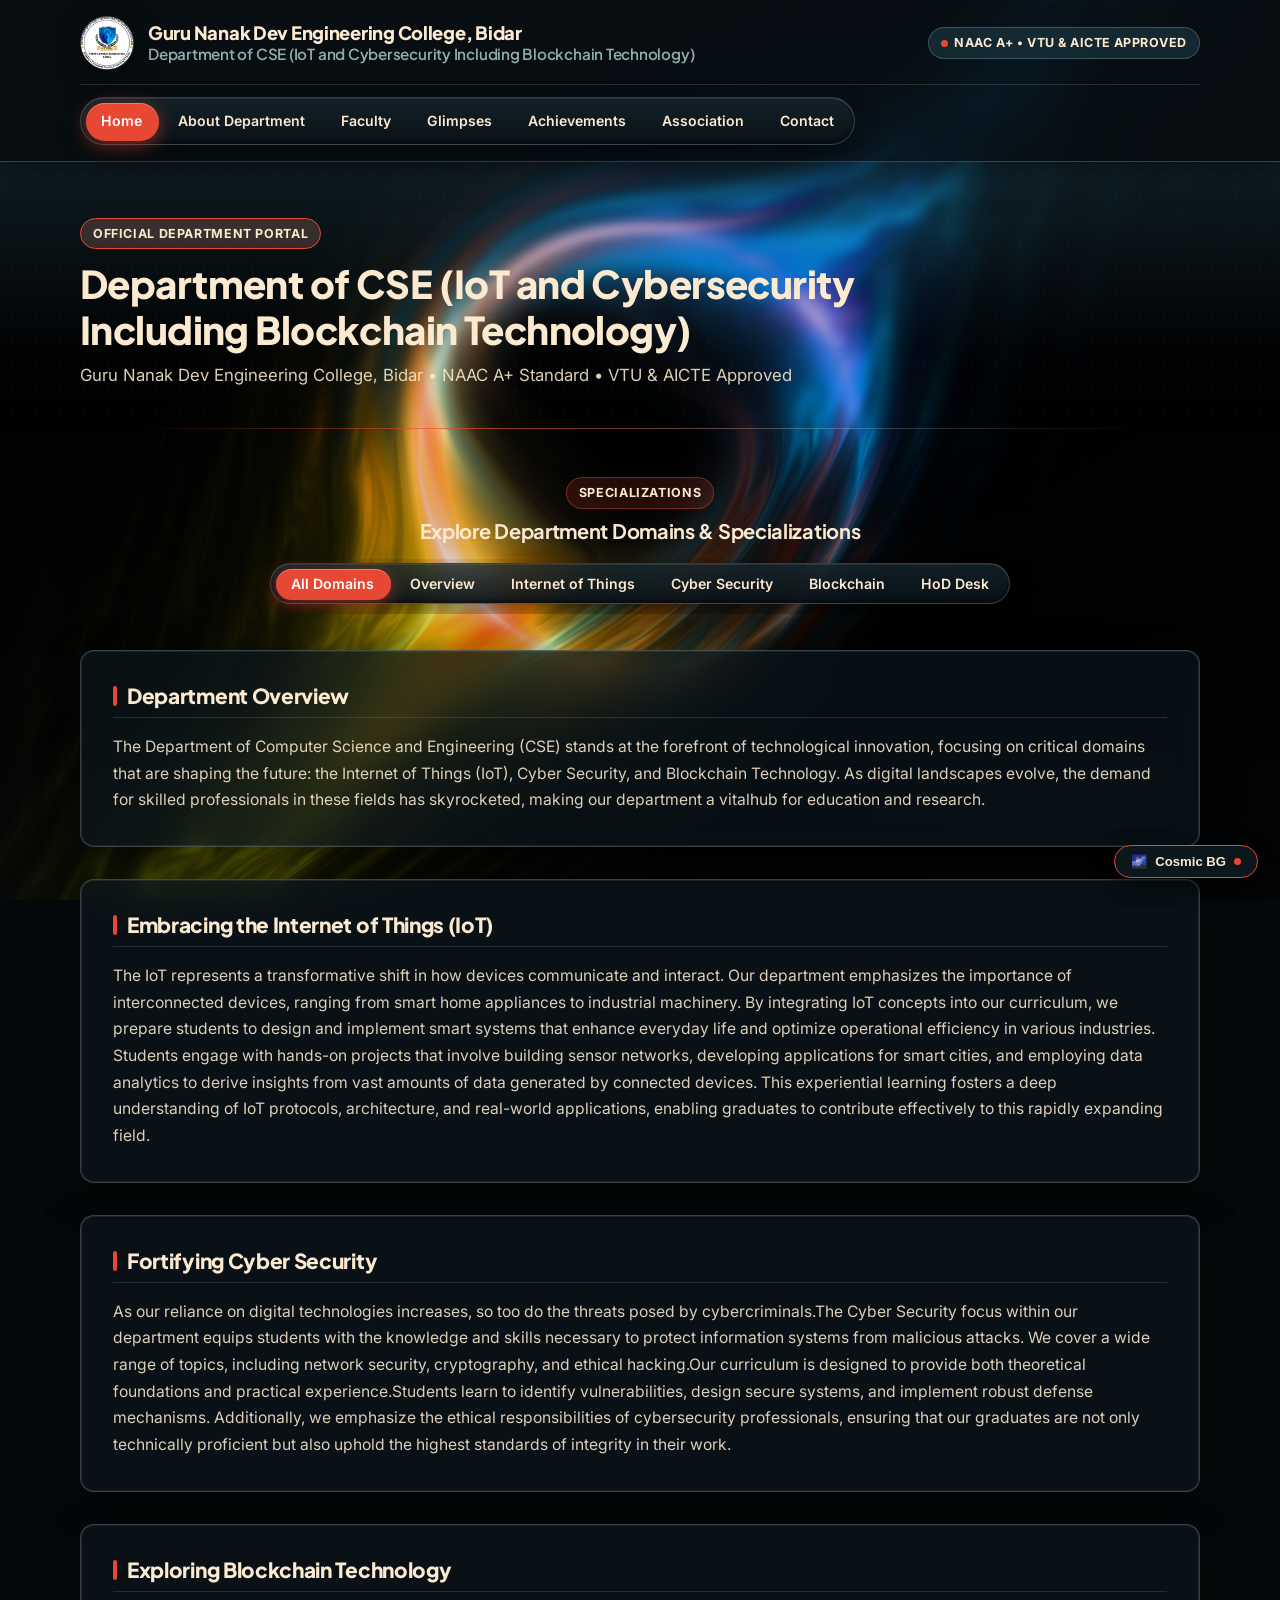
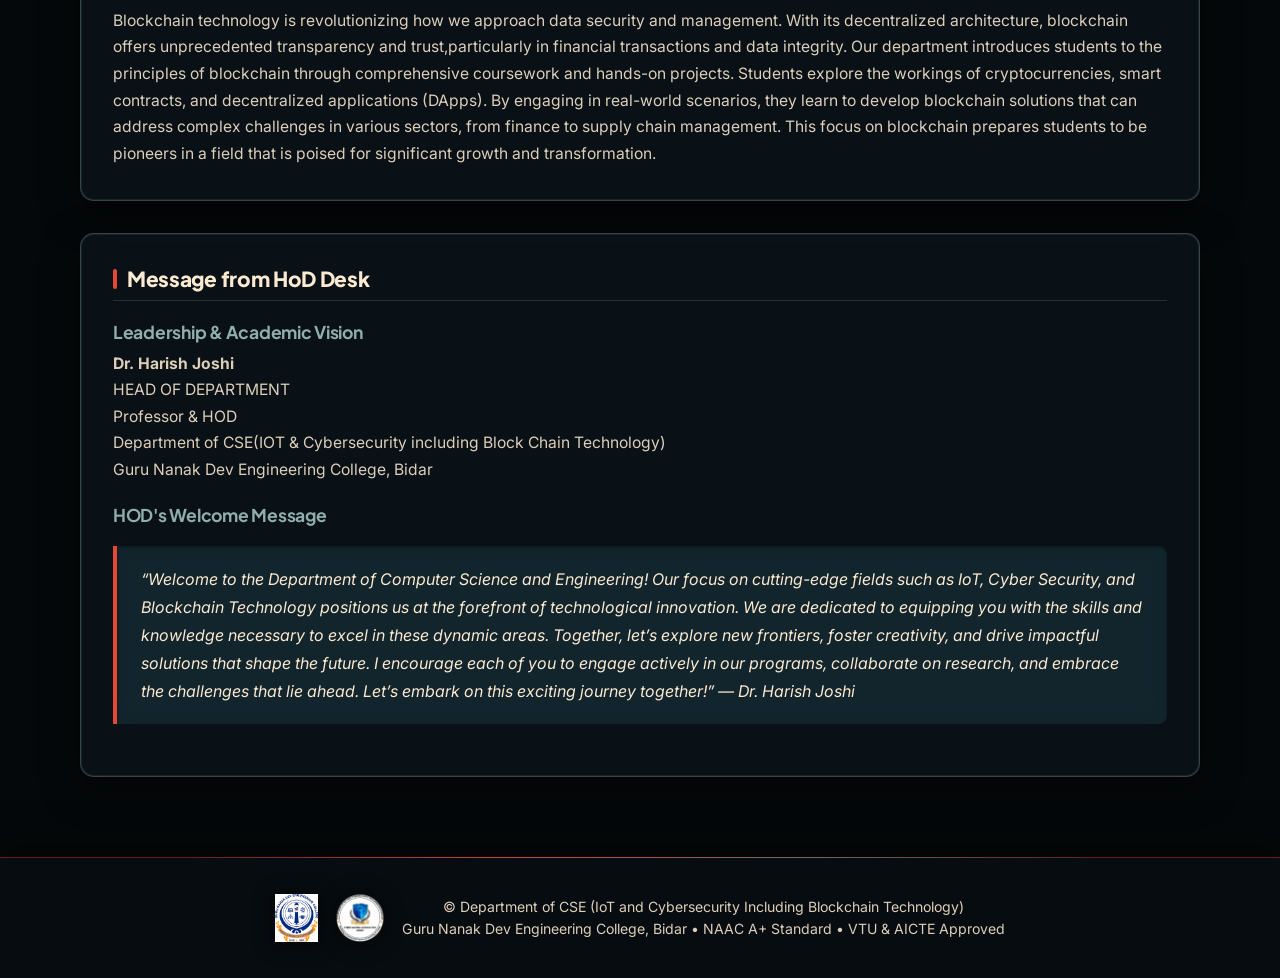
==== index.html @ a7ca9f9a "Fix mobile tab section: eliminate overflow cut-off, robust active pill styling, smooth horizontal sw" ====
<!DOCTYPE html>
<html lang="en">
<head>
  <meta charset="UTF-8">
  <meta name="viewport" content="width=device-width, initial-scale=1.0">
  <title>Home - Department of Computer Science and Engineering (IoT, Cybersecurity including Blockchain Technology)</title>
  <link rel="icon" type="image/png" href="images/dept_logo_transparent.png">
  <link rel="stylesheet" href="styles.css">
</head>
<body>
  <!-- Singularity Background Canvas & Atmosphere -->
  <canvas id="singularity-canvas"></canvas>
  <div id="singularity-overlay" class="singularity-overlay"></div>

  <!-- Header -->
  <header>
    <div class="container">
      <div class="header-top">
        <div class="header-brand">
          <img src="images/dept_logo_transparent.png" alt="Department of CSE (IoT and Cybersecurity Including Blockchain Technology) Logo" class="brand-logo-img">
          <div>
            <h1>Guru Nanak Dev Engineering College, Bidar</h1>
            <h2>Department of CSE (IoT and Cybersecurity Including Blockchain Technology)</h2>
          </div>
        </div>
        <div class="header-actions">
          <div class="header-badge">
            <span class="pulse-dot"></span>
            <span>NAAC A+ &bull; VTU & AICTE Approved</span>
          </div>
          <button class="mobile-nav-toggle" id="mobileNavToggle" aria-label="Toggle navigation menu" aria-expanded="false">
            <span class="hamburger-line"></span>
            <span class="hamburger-line"></span>
            <span class="hamburger-line"></span>
          </button>
        </div>
      </div>

      <nav aria-label="Main Navigation">
        <ul>
          <li><a href="index.html" class="active">Home</a></li>
          <li><a href="about.html">About Department</a></li>
          <li><a href="faculty.html">Faculty</a></li>
          <li><a href="glimpse.html">Glimpses</a></li>
          <li><a href="achievements.html">Achievements</a></li>
          <li><a href="association.html">Association</a></li>
          <li><a href="contact.html">Contact</a></li>
        </ul>
        <div class="mobile-drawer-footer">
          <div class="mobile-drawer-badge">
            <span class="pulse-dot"></span>
            <span>NAAC A+ &bull; VTU & AICTE Approved</span>
          </div>
        </div>
      </nav>
    </div>
  </header>

  <!-- Page Hero Banner -->
  <section class="page-hero">
    <div class="container">
      <div class="hero-inner">
        <div class="hero-tag">Official Department Portal</div>
        <h2>Department of CSE (IoT and Cybersecurity Including Blockchain Technology)</h2>
        <p>Guru Nanak Dev Engineering College, Bidar &bull; NAAC A+ Standard &bull; VTU & AICTE Approved</p>
      </div>
    </div>
  </section>

  <!-- Main Content -->
  <main>
    <div class="container">
      <!-- Continuous Tabs Section (Watermelon UI Component) -->
      <div class="continuous-tabs-section">
        <span class="tabs-lead-badge">Specializations</span>
        <h3 class="tabs-lead-title">Explore Department Domains & Specializations</h3>
        <div class="continuous-tabs-container">
          <div class="continuous-tabs-track" role="tablist" aria-label="Department Domains">
            <button type="button" class="continuous-tab-item active" data-tab-target="tab-all">All Domains</button>
            <button type="button" class="continuous-tab-item" data-tab-target="tab-overview">Overview</button>
            <button type="button" class="continuous-tab-item" data-tab-target="tab-iot">Internet of Things</button>
            <button type="button" class="continuous-tab-item" data-tab-target="tab-cyber">Cyber Security</button>
            <button type="button" class="continuous-tab-item" data-tab-target="tab-blockchain">Blockchain</button>
            <button type="button" class="continuous-tab-item" data-tab-target="tab-hod">HoD Desk</button>
          </div>
        </div>
        <div class="mobile-tabs-swipe-hint">
          <span>&larr; Swipe to view all domains &rarr;</span>
        </div>
      </div>

      <!-- Department Overview -->
      <section class="section-block" data-tab-panel="tab-overview">
        <h3>Department Overview</h3>
        <p>The Department of Computer Science and Engineering (CSE) stands at the forefront of technological innovation, focusing on critical domains that are shaping the future: the Internet of Things (IoT), Cyber Security, and Blockchain Technology. As digital landscapes evolve, the demand for skilled professionals in these fields has skyrocketed, making our department a vitalhub for education and research.</p>
      </section>

      <!-- Key Focus: IoT -->
      <section class="section-block" data-tab-panel="tab-iot">
        <h3>Embracing the Internet of Things (IoT)</h3>
        <p>The IoT represents a transformative shift in how devices communicate and interact. Our department emphasizes the importance of interconnected devices, ranging from smart home appliances to industrial machinery. By integrating IoT concepts into our curriculum, we prepare students to design and implement smart systems that enhance everyday life and optimize operational efficiency in various industries. Students engage with hands-on projects that involve building sensor networks, developing applications for smart cities, and employing data analytics to derive insights from vast amounts of data generated by connected devices. This experiential learning fosters a deep understanding of IoT protocols, architecture, and real-world applications, enabling graduates to contribute effectively to this rapidly expanding field.</p>
      </section>

      <!-- Key Focus: Cyber Security -->
      <section class="section-block" data-tab-panel="tab-cyber">
        <h3>Fortifying Cyber Security</h3>
        <p>As our reliance on digital technologies increases, so too do the threats posed by cybercriminals.The Cyber Security focus within our department equips students with the knowledge and skills necessary to protect information systems from malicious attacks. We cover a wide range of topics, including network security, cryptography, and ethical hacking.Our curriculum is designed to provide both theoretical foundations and practical experience.Students learn to identify vulnerabilities, design secure systems, and implement robust defense mechanisms. Additionally, we emphasize the ethical responsibilities of cybersecurity professionals, ensuring that our graduates are not only technically proficient but also uphold the highest standards of integrity in their work.</p>
      </section>

      <!-- Key Focus: Blockchain Technology -->
      <section class="section-block" data-tab-panel="tab-blockchain">
        <h3>Exploring Blockchain Technology</h3>
        <p>Blockchain technology is revolutionizing how we approach data security and management. With its decentralized architecture, blockchain offers unprecedented transparency and trust,particularly in financial transactions and data integrity. Our department introduces students to the principles of blockchain through comprehensive coursework and hands-on projects. Students explore the workings of cryptocurrencies, smart contracts, and decentralized applications (DApps). By engaging in real-world scenarios, they learn to develop blockchain solutions that can address complex challenges in various sectors, from finance to supply chain management. This focus on blockchain prepares students to be pioneers in a field that is poised for significant growth and transformation.</p>
      </section>

      <!-- Message from HoD Desk -->
      <section class="section-block" data-tab-panel="tab-hod">
        <h3>Message from HoD Desk</h3>
        <h4>Leadership & Academic Vision</h4>
        <p><strong>Dr. Harish Joshi</strong><br>
        HEAD OF DEPARTMENT<br>
        Professor & HOD<br>
        Department of CSE(IOT & Cybersecurity including Block Chain Technology)<br>
        Guru Nanak Dev Engineering College, Bidar</p>

        <h4>HOD's Welcome Message</h4>
        <blockquote>
          “Welcome to the Department of Computer Science and Engineering! Our focus on cutting-edge fields such as IoT, Cyber Security, and Blockchain Technology positions us at the forefront of technological innovation. We are dedicated to equipping you with the skills and knowledge necessary to excel in these dynamic areas. Together, let’s explore new frontiers, foster creativity, and drive impactful solutions that shape the future. I encourage each of you to engage actively in our programs, collaborate on research, and embrace the challenges that lie ahead. Let’s embark on this exciting journey together!” &mdash; Dr. Harish Joshi
        </blockquote>
      </section>
    </div>
  </main>

  <!-- Footer -->
  <footer>
    <div class="container">
      <div class="footer-content">
        <img src="images/gndec_logo.png" alt="Guru Nanak Dev Engineering College Logo" class="footer-logo" title="GNDEC Bidar">
        <img src="images/dept_logo_transparent.png" alt="Department of CSE Logo" class="footer-logo" title="Department of CSE (IoT & Cybersecurity)">
        <p>&copy; Department of CSE (IoT and Cybersecurity Including Blockchain Technology)<br>
        Guru Nanak Dev Engineering College, Bidar &bull; NAAC A+ Standard &bull; VTU & AICTE Approved</p>
      </div>
    </div>
  </footer>

  <!-- Scripts -->
  <script src="singularity-bg.js"></script>
  <script src="continuous-tabs.js"></script>
</body>
</html>
---- styles.css ----
/* ==========================================================================
   GURU NANAK DEV ENGINEERING COLLEGE, BIDAR
   Department of Computer Science and Engineering
   (IoT, Cybersecurity including Blockchain Technology)

   TRUE DEEP BLACK COSMIC BACKGROUND ARCHITECTURE
   EXACT DEFINED COLOR PALETTE:
   • Deep Teal / Navy:  #244855 (Primary dark tone for surfaces, headers, table th)
   • Coral Red:         #E64833 (Reserved for small accents, highlights, buttons, active states)
   • Terracotta Brown:  #874F41 (Secondary tone for subheadings, quotes, tags)
   • Muted Sage:        #90AEAD (Secondary tone for borders, subheaders, badges, table accents)
   • Warm Cream:        #FBE9D0 (Dominant light tone for text, headings, contrast elements)
   ========================================================================== */

@import url('https://fonts.googleapis.com/css2?family=Inter:wght@400;500;600;700&family=Plus+Jakarta+Sans:wght@600;700;800&display=swap');

:root {
  /* True Deep Black Space Foundation */
  --bg-deep-black: #05080a;
  --bg-space-surface: #0a1116;

  /* Palette Tokens */
  --color-deep-teal: #244855;
  --color-deep-teal-dark: #162a32;
  --color-deep-teal-glass: rgba(36, 72, 85, 0.45);
  --color-deep-teal-surface: rgba(22, 42, 50, 0.75);

  --color-warm-cream: #FBE9D0;
  --color-warm-cream-dim: rgba(251, 233, 208, 0.88);
  --color-warm-cream-soft: rgba(251, 233, 208, 0.12);

  --color-muted-sage: #90AEAD;
  --color-muted-sage-border: rgba(144, 174, 173, 0.32);
  --color-muted-sage-light: rgba(144, 174, 173, 0.15);

  --color-terracotta: #874F41;
  --color-terracotta-light: rgba(135, 79, 65, 0.25);
  --color-terracotta-border: rgba(135, 79, 65, 0.45);

  --color-coral-red: #E64833;
  --color-coral-red-hover: #cf3a26;
  --color-coral-red-light: rgba(230, 72, 51, 0.15);
  --color-coral-red-border: rgba(230, 72, 51, 0.45);

  /* Functional Typography */
  --font-heading: 'Plus Jakarta Sans', Arial, Helvetica, sans-serif;
  --font-body: 'Inter', Arial, Helvetica, sans-serif;

  /* Shadows & Elevation */
  --shadow-sm: 0 4px 12px rgba(0, 0, 0, 0.3);
  --shadow-md: 0 8px 24px rgba(0, 0, 0, 0.45);
  --shadow-lg: 0 16px 36px rgba(0, 0, 0, 0.6);
  --shadow-hover: 0 20px 45px rgba(0, 0, 0, 0.7);

  /* Layout & Radii */
  --container-max: 1120px;
  --radius-xs: 4px;
  --radius-sm: 8px;
  --radius-md: 14px;
  --radius-full: 9999px;

  /* Animation Timing */
  --transition-fast: 180ms cubic-bezier(0.4, 0, 0.2, 1);
  --transition-smooth: 280ms cubic-bezier(0.16, 1, 0.3, 1);
}

/* Base Styles */
*, *::before, *::after {
  box-sizing: border-box;
  margin: 0;
  padding: 0;
}

html {
  scroll-behavior: smooth;
  font-size: 16px;
  -webkit-font-smoothing: antialiased;
  background-color: var(--bg-deep-black);
}

body {
  font-family: var(--font-body);
  background: transparent; /* Lets the true deep black cosmic singularity show through cleanly */
  color: var(--color-warm-cream);
  line-height: 1.7;
  display: flex;
  flex-direction: column;
  min-height: 100vh;
  position: relative;
  overflow-x: hidden;
}

/* ==========================================================================
   CLEAR COSMIC SINGULARITY CANVAS & VIGNETTE (No Cream Overlay)
   ========================================================================== */
#singularity-canvas {
  position: fixed;
  top: 0;
  left: 0;
  width: 100vw;
  height: 100vh;
  z-index: -3;
  pointer-events: none;
  opacity: 1;
  display: block;
}

/* Subtle edge vignette with zero cream/beige tint */
.singularity-overlay {
  position: fixed;
  inset: 0;
  z-index: -2;
  pointer-events: none;
  background: radial-gradient(
    ellipse 110% 80% at 50% 30%,
    transparent 0%,
    rgba(5, 8, 10, 0.15) 50%,
    rgba(5, 8, 10, 0.55) 100%
  );
  transition: opacity 0.8s ease;
}

.singularity-overlay.vivid-mode {
  opacity: 0.4;
}

h1, h2, h3, h4, h5, h6 {
  font-family: var(--font-heading);
  color: var(--color-warm-cream);
  font-weight: 700;
  line-height: 1.25;
  letter-spacing: -0.015em;
}

a {
  color: var(--color-warm-cream);
  text-decoration: none;
  transition: all var(--transition-fast);
}

a:hover {
  color: var(--color-coral-red);
}

img {
  max-width: 100%;
  height: auto;
  display: block;
}

.container {
  width: 90%;
  max-width: var(--container-max);
  margin-left: auto;
  margin-right: auto;
}

/* ==========================================================================
   HEADER & PREMIER NAVIGATION (Deep Dark Frosted Glass)
   ========================================================================== */
header {
  position: sticky;
  top: 0;
  z-index: 100;
  background: rgba(10, 17, 22, 0.78);
  backdrop-filter: blur(20px);
  -webkit-backdrop-filter: blur(20px);
  border-bottom: 1px solid var(--color-muted-sage-border);
  box-shadow: 0 4px 30px rgba(0, 0, 0, 0.5);
  padding: 1rem 0;
  transition: all var(--transition-smooth);
  animation: fadeInDown 500ms ease;
}

.header-top {
  display: flex;
  justify-content: space-between;
  align-items: center;
  flex-wrap: wrap;
  gap: 1rem;
}

.header-brand {
  display: flex;
  align-items: center;
  gap: 14px;
}

.brand-logo-img {
  height: 54px;
  width: auto;
  max-width: 60px;
  object-fit: contain;
  filter: drop-shadow(0 4px 14px rgba(0, 0, 0, 0.5));
  transition: transform var(--transition-smooth);
  flex-shrink: 0;
  display: block;
}

.brand-logo-img:hover {
  transform: scale(1.06);
}

.brand-crest {
  width: 46px;
  height: 46px;
  background: var(--color-deep-teal);
  border: 2px solid var(--color-coral-red);
  border-radius: var(--radius-sm);
  color: var(--color-warm-cream);
  display: flex;
  align-items: center;
  justify-content: center;
  font-family: var(--font-heading);
  font-weight: 800;
  font-size: 1.15rem;
  letter-spacing: 0.05em;
  box-shadow: 0 4px 16px rgba(230, 72, 51, 0.35);
  flex-shrink: 0;
  transition: transform var(--transition-smooth);
}

.brand-crest:hover {
  transform: rotate(5deg) scale(1.05);
}

.header-brand h1 {
  font-size: 1.15rem;
  font-weight: 800;
  color: var(--color-warm-cream);
  line-height: 1.2;
}

.header-brand h2 {
  font-size: 0.95rem;
  font-weight: 600;
  color: var(--color-muted-sage);
  line-height: 1.3;
}

.header-badge {
  display: inline-flex;
  align-items: center;
  gap: 6px;
  background: rgba(36, 72, 85, 0.45);
  backdrop-filter: blur(8px);
  border: 1px solid var(--color-muted-sage-border);
  color: var(--color-warm-cream);
  font-size: 0.78rem;
  font-weight: 700;
  padding: 4px 12px;
  border-radius: var(--radius-full);
  letter-spacing: 0.04em;
  text-transform: uppercase;
}

.pulse-dot {
  width: 7px;
  height: 7px;
  background-color: var(--color-coral-red);
  border-radius: 50%;
  animation: pulseAnimation 2s infinite;
}

.header-actions {
  display: flex;
  align-items: center;
  gap: 12px;
}

/* Mobile Navigation Toggle Button (Hidden on desktop) */
.mobile-nav-toggle {
  display: none;
  background: rgba(22, 38, 46, 0.85);
  border: 1.5px solid var(--color-coral-red);
  border-radius: var(--radius-sm);
  width: 42px;
  height: 42px;
  padding: 8px;
  cursor: pointer;
  flex-direction: column;
  justify-content: space-around;
  align-items: center;
  box-shadow: 0 4px 14px rgba(230, 72, 51, 0.35);
  transition: all var(--transition-fast);
  z-index: 105;
}

.mobile-nav-toggle:hover {
  background: var(--color-deep-teal);
  transform: scale(1.05);
}

.mobile-nav-toggle .hamburger-line {
  display: block;
  width: 22px;
  height: 2.2px;
  background-color: var(--color-warm-cream);
  border-radius: 2px;
  transition: all 0.3s cubic-bezier(0.16, 1, 0.3, 1);
  transform-origin: center;
}

.mobile-nav-toggle.active .hamburger-line:nth-child(1) {
  transform: translateY(7px) rotate(45deg);
  background-color: var(--color-coral-red);
}

.mobile-nav-toggle.active .hamburger-line:nth-child(2) {
  opacity: 0;
  transform: scaleX(0);
}

.mobile-nav-toggle.active .hamburger-line:nth-child(3) {
  transform: translateY(-7px) rotate(-45deg);
  background-color: var(--color-coral-red);
}

.mobile-drawer-footer {
  display: none;
}

/* ==========================================================================
   CONTINUOUS TABS SECTION (Watermelon UI Specification)
   ========================================================================== */
nav {
  margin-top: 0.85rem;
  border-top: 1px solid rgba(144, 174, 173, 0.2);
  padding-top: 0.75rem;
}

.continuous-tabs-track, nav ul {
  position: relative;
  display: inline-flex;
  flex-wrap: wrap;
  align-items: center;
  gap: 4px;
  list-style: none;
  margin: 0;
  padding: 4px;
  border-radius: var(--radius-full);
  border: 1px solid rgba(144, 174, 173, 0.28);
  background: linear-gradient(180deg, rgba(22, 38, 46, 0.8) 0%, rgba(10, 18, 24, 0.95) 100%);
  box-shadow: 
    inset 0 -2px 4px rgba(0, 0, 0, 0.5),
    inset 0 1px 0 rgba(255, 255, 255, 0.1),
    0 8px 24px rgba(0, 0, 0, 0.45);
  backdrop-filter: blur(16px);
  -webkit-backdrop-filter: blur(16px);
}

nav ul li {
  display: inline-flex;
  margin: 0;
  padding: 0;
  list-style: none;
}

/* Active Sliding Background Pill */
.continuous-tabs-pill {
  position: absolute;
  top: 0;
  left: 0;
  border-radius: var(--radius-full);
  background-color: var(--color-coral-red);
  box-shadow: 0 4px 18px rgba(230, 72, 51, 0.55), inset 0 1px 0 rgba(255, 255, 255, 0.28);
  pointer-events: none;
  z-index: 1;
  opacity: 0;
  will-change: transform, width, height;
}

.continuous-tabs-pill.ready {
  transition: 
    transform 340ms cubic-bezier(0.2, 0.9, 0.3, 1),
    width 340ms cubic-bezier(0.2, 0.9, 0.3, 1),
    height 340ms cubic-bezier(0.2, 0.9, 0.3, 1),
    opacity 160ms ease;
}

/* Tab Item Elements */
.continuous-tab-item, nav a {
  position: relative;
  z-index: 2;
  display: inline-flex;
  align-items: center;
  justify-content: center;
  font-family: var(--font-body);
  font-size: 0.88rem;
  font-weight: 600;
  color: var(--color-warm-cream);
  padding: 7px 16px;
  border: none !important;
  border-radius: var(--radius-full);
  background: transparent !important;
  box-shadow: none !important;
  text-decoration: none;
  white-space: nowrap;
  outline: none;
  cursor: pointer;
  transition: color 200ms ease, opacity 200ms ease;
}

.continuous-tab-item:hover, nav a:hover {
  color: #FFFFFF;
}

.continuous-tab-item.active, nav a.active {
  color: #FFFFFF;
}

/* In-Page Interactive Continuous Tabs Section */
.continuous-tabs-section {
  text-align: center;
  margin: 1.5rem 0 2.25rem;
}

.tabs-lead-badge {
  display: inline-flex;
  align-items: center;
  gap: 6px;
  background: rgba(230, 72, 51, 0.16);
  border: 1px solid rgba(230, 72, 51, 0.42);
  color: var(--color-warm-cream);
  font-size: 0.78rem;
  font-weight: 700;
  padding: 4px 12px;
  border-radius: var(--radius-full);
  letter-spacing: 0.05em;
  text-transform: uppercase;
  margin-bottom: 0.6rem;
}

.tabs-lead-title {
  font-size: 1.25rem;
  font-weight: 700;
  color: var(--color-warm-cream);
  margin-bottom: 1rem;
}

.mobile-tabs-swipe-hint {
  display: none;
}

.continuous-tabs-container {
  display: flex;
  justify-content: center;
  width: 100%;
  overflow-x: auto;
  padding: 4px 0 10px;
}

/* ==========================================================================
   PAGE HERO BANNER (Transparent Float Over Cosmic Singularity)
   ========================================================================== */
.page-hero {
  background: linear-gradient(180deg, rgba(36, 72, 85, 0.4) 0%, rgba(10, 17, 22, 0.15) 70%, transparent 100%);
  backdrop-filter: blur(4px);
  -webkit-backdrop-filter: blur(4px);
  color: var(--color-warm-cream);
  padding: 3.5rem 0 2.5rem;
  margin-bottom: 1.5rem;
  position: relative;
  overflow: hidden;
  border-bottom: none;
  animation: fadeIn 600ms ease;
}

.page-hero::before {
  content: "";
  position: absolute;
  inset: 0;
  background-image: 
    radial-gradient(rgba(144, 174, 173, 0.12) 1px, transparent 1px);
  background-size: 24px 24px;
  opacity: 0.4;
  pointer-events: none;
}

.page-hero::after {
  content: "";
  position: absolute;
  bottom: 0;
  left: 10%;
  right: 10%;
  height: 1px;
  background: linear-gradient(90deg, transparent, rgba(230, 72, 51, 0.7), rgba(144, 174, 173, 0.4), transparent);
}

.hero-inner {
  position: relative;
  z-index: 2;
  max-width: 820px;
}

.hero-tag {
  display: inline-flex;
  align-items: center;
  background: rgba(135, 79, 65, 0.35);
  backdrop-filter: blur(8px);
  border: 1px solid var(--color-coral-red);
  color: var(--color-warm-cream);
  padding: 4px 12px;
  border-radius: var(--radius-full);
  font-size: 0.78rem;
  font-weight: 700;
  text-transform: uppercase;
  letter-spacing: 0.05em;
  margin-bottom: 0.75rem;
}

.page-hero h2 {
  font-size: clamp(1.8rem, 3vw, 2.4rem);
  font-weight: 800;
  color: var(--color-warm-cream);
  margin-bottom: 0.6rem;
  line-height: 1.2;
}

.page-hero p {
  font-size: 1.05rem;
  color: rgba(251, 233, 208, 0.88);
  line-height: 1.6;
}

/* ==========================================================================
   MAIN CONTENT & LAYERED DARK FROSTED GLASS PANELS
   ========================================================================== */
main {
  flex: 1;
  padding-bottom: 3rem;
  animation: fadeInUp 600ms ease;
  position: relative;
  z-index: 1;
}

.section-block {
  background: rgba(12, 22, 28, 0.72);
  backdrop-filter: blur(18px);
  -webkit-backdrop-filter: blur(18px);
  border: 1px solid var(--color-muted-sage-border);
  border-radius: var(--radius-md);
  padding: 2rem;
  margin-bottom: 2rem;
  box-shadow: 
    0 12px 36px rgba(0, 0, 0, 0.5),
    0 0 0 1px rgba(144, 174, 173, 0.12) inset;
  transition: transform var(--transition-smooth), box-shadow var(--transition-smooth), border-color var(--transition-smooth), background var(--transition-smooth);
  position: relative;
}

.section-block:hover {
  background: rgba(16, 28, 36, 0.82);
  border-color: var(--color-coral-red);
  box-shadow: 
    0 18px 45px rgba(0, 0, 0, 0.65),
    0 0 0 1px rgba(230, 72, 51, 0.25) inset;
  transform: translateY(-2px);
}

.section-block h3 {
  font-size: 1.3rem;
  font-weight: 800;
  color: var(--color-warm-cream);
  margin-bottom: 1rem;
  padding-bottom: 0.5rem;
  border-bottom: 1px solid rgba(144, 174, 173, 0.2);
  display: flex;
  align-items: center;
  gap: 10px;
}

.section-block h3::before {
  content: "";
  display: inline-block;
  width: 4px;
  height: 20px;
  background: var(--color-coral-red);
  border-radius: 2px;
}

.section-block h4 {
  font-size: 1.1rem;
  font-weight: 700;
  color: var(--color-muted-sage);
  margin: 1.25rem 0 0.5rem;
}

.section-block p {
  color: var(--color-warm-cream-dim);
  font-size: 0.98rem;
  margin-bottom: 0.9rem;
  line-height: 1.7;
}

.section-block p:last-child {
  margin-bottom: 0;
}

.section-block ul,
.section-block ol {
  margin-left: 1.5rem;
  margin-bottom: 1rem;
}

.section-block li {
  margin-bottom: 0.5rem;
  color: var(--color-warm-cream-dim);
  font-size: 0.96rem;
  line-height: 1.65;
}

blockquote {
  background: rgba(36, 72, 85, 0.35);
  backdrop-filter: blur(12px);
  -webkit-backdrop-filter: blur(12px);
  border-left: 4px solid var(--color-coral-red);
  border-radius: 0 var(--radius-sm) var(--radius-sm) 0;
  padding: 1.2rem 1.5rem;
  margin: 1.25rem 0;
  font-size: 1rem;
  color: var(--color-warm-cream);
  line-height: 1.75;
  font-style: italic;
  box-shadow: inset 0 1px 3px rgba(0, 0, 0, 0.3);
}

/* ==========================================================================
   DATA TABLES (Deep Dark Frosted Design)
   ========================================================================== */
table.data-table {
  width: 100%;
  border-collapse: collapse;
  margin: 1.25rem 0;
  font-size: 0.92rem;
  background: rgba(10, 18, 24, 0.75);
  backdrop-filter: blur(14px);
  -webkit-backdrop-filter: blur(14px);
  border-radius: var(--radius-sm);
  overflow: hidden;
  border: 1px solid var(--color-muted-sage-border);
}

table.data-table th {
  background: var(--color-deep-teal);
  color: var(--color-warm-cream);
  font-family: var(--font-heading);
  font-weight: 700;
  padding: 0.8rem 1rem;
  text-align: left;
  letter-spacing: 0.02em;
  border-bottom: 2px solid var(--color-coral-red);
}

table.data-table td {
  border: 1px solid rgba(144, 174, 173, 0.2);
  padding: 0.75rem 1rem;
  color: var(--color-warm-cream);
  transition: background-color var(--transition-fast);
}

table.data-table tr:nth-child(even) td {
  background-color: rgba(36, 72, 85, 0.22);
}

table.data-table tr:hover td {
  background-color: rgba(144, 174, 173, 0.18);
}

/* ==========================================================================
   CARDS & GRIDS (Deep Dark Surfaces)
   ========================================================================== */
.grid-2 {
  display: grid;
  grid-template-columns: repeat(auto-fit, minmax(320px, 1fr));
  gap: 1.25rem;
  margin-top: 1rem;
}

.grid-3 {
  display: grid;
  grid-template-columns: repeat(auto-fit, minmax(280px, 1fr));
  gap: 1.25rem;
  margin-top: 1rem;
}

.item-card {
  background: rgba(15, 26, 33, 0.75);
  backdrop-filter: blur(14px);
  -webkit-backdrop-filter: blur(14px);
  border: 1px solid var(--color-muted-sage-border);
  border-radius: var(--radius-sm);
  padding: 1.25rem;
  box-shadow: 0 6px 18px rgba(0, 0, 0, 0.4);
  transition: all var(--transition-smooth);
  display: flex;
  flex-direction: column;
  position: relative;
  overflow: hidden;
}

.item-card::before {
  content: "";
  position: absolute;
  top: 0;
  left: 0;
  right: 0;
  height: 3px;
  background: transparent;
  transition: background-color var(--transition-fast);
}

.item-card:hover {
  transform: translateY(-4px);
  background: rgba(20, 34, 43, 0.85);
  box-shadow: 0 12px 30px rgba(0, 0, 0, 0.6);
  border-color: var(--color-coral-red);
}

.item-card:hover::before {
  background: linear-gradient(90deg, var(--color-deep-teal), var(--color-coral-red));
}

.item-card h4 {
  font-size: 1.15rem;
  color: var(--color-warm-cream);
  margin-bottom: 0.4rem;
}

.item-card p {
  font-size: 0.92rem;
  color: var(--color-warm-cream-dim);
  margin-bottom: 0.4rem;
}

.item-card .meta {
  font-size: 0.82rem;
  color: var(--color-muted-sage);
  margin-top: auto;
  padding-top: 0.6rem;
  border-top: 1px dashed rgba(144, 174, 173, 0.25);
}

/* Primary Action Buttons */
.btn-primary {
  display: inline-flex;
  align-items: center;
  justify-content: center;
  gap: 8px;
  background-color: var(--color-coral-red);
  color: #FFFFFF;
  padding: 10px 20px;
  border-radius: var(--radius-full);
  font-weight: 700;
  font-size: 0.9rem;
  border: none;
  cursor: pointer;
  box-shadow: 0 4px 14px rgba(230, 72, 51, 0.45);
  transition: all var(--transition-fast);
}

.btn-primary:hover {
  background-color: var(--color-coral-red-hover);
  color: #FFFFFF;
  transform: translateY(-2px);
  box-shadow: 0 6px 20px rgba(230, 72, 51, 0.6);
}

/* Secondary Buttons */
.btn-secondary {
  display: inline-flex;
  align-items: center;
  justify-content: center;
  gap: 8px;
  background-color: var(--color-deep-teal);
  color: var(--color-warm-cream);
  padding: 8px 18px;
  border-radius: var(--radius-full);
  font-weight: 600;
  font-size: 0.88rem;
  border: 1px solid var(--color-muted-sage-border);
  cursor: pointer;
  transition: all var(--transition-fast);
}

.btn-secondary:hover {
  background-color: var(--color-deep-teal-dark);
  color: #FFFFFF;
  transform: translateY(-2px);
}

/* ==========================================================================
   IMAGE GALLERIES & MEDIA
   ========================================================================== */
.image-gallery {
  display: flex;
  flex-wrap: wrap;
  gap: 1.25rem;
  margin: 1.25rem 0;
  align-items: flex-start;
}

.image-gallery img,
.content-image,
.event-image,
.banner-image {
  border: 1px solid var(--color-muted-sage-border);
  border-radius: var(--radius-sm);
  background-color: rgba(15, 26, 33, 0.8);
  box-shadow: 0 4px 16px rgba(0, 0, 0, 0.4);
  transition: transform var(--transition-smooth), box-shadow var(--transition-smooth);
}

.event-image {
  max-width: 480px;
  width: 100%;
}

.event-image:hover,
.banner-image:hover {
  transform: scale(1.02);
  box-shadow: 0 10px 24px rgba(0, 0, 0, 0.6);
}

.banner-image {
  max-width: 100%;
  width: 100%;
}

.logo-image {
  max-height: 85px;
  width: auto;
  border: 1px solid var(--color-muted-sage-border);
  border-radius: var(--radius-xs);
  padding: 6px;
  background-color: rgba(15, 26, 33, 0.85);
  box-shadow: 0 2px 8px rgba(0, 0, 0, 0.4);
  transition: transform var(--transition-fast);
}

.logo-image:hover {
  transform: scale(1.05);
}

/* ==========================================================================
   FOOTER (Deep Dark Melt with Cosmic Background)
   ========================================================================== */
footer {
  background: rgba(8, 14, 18, 0.9);
  backdrop-filter: blur(20px);
  -webkit-backdrop-filter: blur(20px);
  color: var(--color-warm-cream);
  border-top: 1px solid rgba(230, 72, 51, 0.4);
  box-shadow: 0 -10px 30px rgba(0, 0, 0, 0.5);
  padding: 2.25rem 0;
  text-align: center;
  font-size: 0.88rem;
  margin-top: auto;
  position: relative;
  z-index: 10;
}

footer::before {
  content: "";
  position: absolute;
  top: -1px;
  left: 15%;
  right: 15%;
  height: 1px;
  background: linear-gradient(90deg, transparent, rgba(230, 72, 51, 0.8), rgba(144, 174, 173, 0.5), transparent);
}

.footer-content {
  display: flex;
  align-items: center;
  justify-content: center;
  gap: 18px;
  flex-wrap: wrap;
}

.footer-logo {
  height: 48px;
  width: auto;
  object-fit: contain;
  filter: drop-shadow(0 2px 10px rgba(0, 0, 0, 0.6));
  flex-shrink: 0;
}

footer p {
  color: var(--color-warm-cream-dim);
  line-height: 1.6;
}

/* ==========================================================================
   KEYFRAME ANIMATIONS
   ========================================================================== */
@keyframes fadeIn {
  from { opacity: 0; }
  to { opacity: 1; }
}

@keyframes fadeInUp {
  from { opacity: 0; transform: translateY(16px); }
  to { opacity: 1; transform: translateY(0); }
}

@keyframes fadeInDown {
  from { opacity: 0; transform: translateY(-16px); }
  to { opacity: 1; transform: translateY(0); }
}

@keyframes pulseAnimation {
  0% { transform: scale(0.95); opacity: 0.6; }
  50% { transform: scale(1.25); opacity: 1; }
  100% { transform: scale(0.95); opacity: 0.6; }
}

/* ==========================================================================
   RESPONSIVE TABLES & MOBILE UTILITIES
   ========================================================================== */
.table-responsive {
  width: 100%;
  overflow-x: auto;
  -webkit-overflow-scrolling: touch;
  margin: 1.25rem 0;
  border-radius: var(--radius-sm);
  border: 1px solid var(--color-muted-sage-border);
  background: rgba(10, 18, 24, 0.85);
  box-shadow: 0 4px 16px rgba(0, 0, 0, 0.4);
  scrollbar-width: thin;
  scrollbar-color: var(--color-muted-sage-border) transparent;
}

.table-responsive::-webkit-scrollbar {
  height: 6px;
}

.table-responsive::-webkit-scrollbar-track {
  background: rgba(10, 18, 24, 0.6);
}

.table-responsive::-webkit-scrollbar-thumb {
  background: var(--color-muted-sage-border);
  border-radius: 3px;
}

.table-responsive table.data-table {
  margin: 0;
  border: none;
}

.table-scroll-hint {
  display: none;
}

@keyframes slideDownNav {
  from {
    opacity: 0;
    transform: translateY(-10px);
  }
  to {
    opacity: 1;
    transform: translateY(0);
  }
}

/* ==========================================================================
   RESPONSIVE QUERIES & MOBILE VIEWPORT PERFECTION
   ========================================================================== */
@media (max-width: 900px) {
  .header-brand h1 {
    font-size: 1.05rem;
  }
  .header-brand h2 {
    font-size: 0.85rem;
  }
  .continuous-tab-item, nav a {
    padding: 6px 12px;
    font-size: 0.82rem;
  }
}

@media (max-width: 768px) {
  html, body {
    overflow-x: hidden;
    width: 100%;
    max-width: 100vw;
  }

  .container {
    width: 92%;
    padding: 0 4px;
  }

  /* Compact Sleek Header Bar */
  header {
    padding: 0.65rem 0;
  }

  .header-top {
    display: flex;
    flex-direction: row;
    justify-content: space-between;
    align-items: center;
    gap: 8px;
    flex-wrap: nowrap;
    width: 100%;
  }

  .header-brand {
    display: flex;
    align-items: center;
    gap: 10px;
    min-width: 0;
    flex: 1;
  }

  .brand-logo-img {
    height: 40px;
    max-width: 44px;
    flex-shrink: 0;
  }

  .header-brand div {
    min-width: 0;
    flex: 1;
  }

  .header-brand h1 {
    font-size: 0.88rem;
    font-weight: 800;
    line-height: 1.2;
    white-space: nowrap;
    overflow: hidden;
    text-overflow: ellipsis;
    margin: 0;
    color: var(--color-warm-cream);
  }

  .header-brand h2 {
    font-size: 0.72rem;
    font-weight: 600;
    line-height: 1.25;
    margin: 2px 0 0;
    color: var(--color-muted-sage);
    display: -webkit-box;
    -webkit-line-clamp: 2;
    -webkit-box-orient: vertical;
    overflow: hidden;
  }

  .header-badge {
    display: none !important; /* Conceal in top bar, presented cleanly inside drawer */
  }

  .mobile-nav-toggle {
    display: flex;
    flex-shrink: 0;
  }

  /* Collapsible Frosted Glass Mobile Nav Drawer */
  nav {
    display: block;
    position: absolute;
    top: 100%;
    left: 0;
    right: 0;
    background: rgba(8, 14, 18, 0.98);
    backdrop-filter: blur(28px);
    -webkit-backdrop-filter: blur(28px);
    border-bottom: 2px solid var(--color-coral-red);
    box-shadow: 0 25px 50px rgba(0, 0, 0, 0.85);
    margin: 0;
    padding: 0 1rem;
    max-height: 0;
    opacity: 0;
    visibility: hidden;
    overflow: hidden;
    transition: max-height 320ms cubic-bezier(0.16, 1, 0.3, 1), opacity 240ms ease, visibility 240ms ease, padding 320ms ease;
    z-index: 99;
    border-top: 1px solid var(--color-muted-sage-border);
  }

  header.nav-open nav {
    max-height: 560px;
    opacity: 1;
    visibility: visible;
    padding: 1rem 1rem 1.5rem;
    animation: slideDownNav 260ms cubic-bezier(0.16, 1, 0.3, 1);
  }

  .continuous-tabs-track, nav ul {
    display: flex;
    flex-direction: column;
    width: 100%;
    gap: 6px;
    border-radius: var(--radius-sm);
    background: rgba(16, 28, 35, 0.7);
    border: 1px solid var(--color-muted-sage-border);
    padding: 8px;
    box-shadow: inset 0 2px 8px rgba(0, 0, 0, 0.4);
  }

  nav ul li {
    display: block;
    width: 100%;
  }

  .continuous-tab-item, nav a {
    display: flex;
    align-items: center;
    justify-content: space-between;
    width: 100%;
    padding: 11px 16px;
    font-size: 0.92rem;
    font-weight: 600;
    border-radius: var(--radius-xs);
    background: transparent !important;
    color: var(--color-warm-cream);
    text-align: left;
    border: 1px solid transparent !important;
    transition: all var(--transition-fast);
  }

  nav a::after {
    content: "›";
    font-size: 1.2rem;
    opacity: 0.5;
    transition: transform var(--transition-fast), opacity var(--transition-fast);
  }

  nav a:hover, nav a.active {
    background: rgba(36, 72, 85, 0.8) !important;
    border-color: var(--color-coral-red) !important;
    color: #FFFFFF !important;
  }

  nav a.active::after {
    content: "●";
    font-size: 0.65rem;
    color: var(--color-coral-red);
    opacity: 1;
  }

  header nav .continuous-tabs-pill {
    display: none !important;
  }

  .mobile-drawer-footer {
    display: flex;
    align-items: center;
    justify-content: center;
    margin-top: 12px;
    padding-top: 10px;
    border-top: 1px dashed rgba(144, 174, 173, 0.25);
  }

  .mobile-drawer-badge {
    display: inline-flex;
    align-items: center;
    gap: 6px;
    background: rgba(36, 72, 85, 0.45);
    border: 1px solid var(--color-muted-sage-border);
    color: var(--color-warm-cream);
    font-size: 0.72rem;
    font-weight: 700;
    padding: 5px 12px;
    border-radius: var(--radius-full);
    letter-spacing: 0.03em;
    text-transform: uppercase;
  }

  /* ==========================================================================
     IN-PAGE CONTINUOUS TABS SECTION (Ultra-Clean Mobile Segmented Control)
     ========================================================================== */
  .continuous-tabs-section {
    margin: 1.25rem 0 1.75rem;
    text-align: center;
    width: 100%;
  }

  .tabs-lead-badge {
    font-size: 0.7rem;
    padding: 3px 10px;
    margin-bottom: 0.4rem;
    letter-spacing: 0.04em;
  }

  .tabs-lead-title {
    font-size: 1.05rem;
    line-height: 1.35;
    margin-bottom: 0.75rem;
    padding: 0 4px;
    color: var(--color-warm-cream);
  }

  .continuous-tabs-container {
    display: flex;
    justify-content: flex-start;
    align-items: center;
    width: 100%;
    overflow-x: auto;
    overflow-y: hidden;
    -webkit-overflow-scrolling: touch;
    scrollbar-width: none;
    -ms-overflow-style: none;
    padding: 6px 12px 14px;
    margin: 0;
    box-sizing: border-box;
  }

  .continuous-tabs-container::-webkit-scrollbar {
    display: none;
  }

  .continuous-tabs-container .continuous-tabs-track {
    display: inline-flex !important;
    flex-direction: row !important;
    flex-wrap: nowrap !important;
    white-space: nowrap !important;
    flex-shrink: 0;
    margin: 0 !important;
    gap: 6px;
    background: rgba(14, 25, 31, 0.95);
    border: 1px solid var(--color-muted-sage-border);
    padding: 5px;
    border-radius: var(--radius-full);
    box-shadow: 0 4px 18px rgba(0, 0, 0, 0.55);
  }

  .continuous-tabs-container .continuous-tab-item {
    flex-shrink: 0;
    display: inline-flex;
    align-items: center;
    justify-content: center;
    font-size: 0.82rem;
    font-weight: 600;
    padding: 7px 15px;
    border-radius: var(--radius-full);
    border: 1px solid transparent !important;
    background: transparent !important;
    color: var(--color-warm-cream);
    white-space: nowrap;
    cursor: pointer;
    transition: all var(--transition-fast);
    position: relative;
    z-index: 2;
    user-select: none;
    -webkit-tap-highlight-color: transparent;
  }

  /* Robust, instant active state on mobile */
  .continuous-tabs-container .continuous-tab-item.active {
    background: var(--color-coral-red) !important;
    color: #FFFFFF !important;
    border-color: var(--color-coral-red) !important;
    font-weight: 700;
    box-shadow: 0 4px 14px rgba(230, 72, 51, 0.45);
  }

  .continuous-tabs-container .continuous-tab-item:active {
    transform: scale(0.96);
  }

  /* Prevent pill positioning glitches on mobile */
  .continuous-tabs-container .continuous-tabs-pill {
    display: none !important;
  }

  .mobile-tabs-swipe-hint {
    display: flex;
    align-items: center;
    justify-content: center;
    gap: 6px;
    font-size: 0.72rem;
    color: var(--color-muted-sage);
    margin-top: 4px;
    opacity: 0.85;
    font-style: italic;
  }

  /* Tables & Mobile Horizontal Scrolling */
  .table-scroll-hint {
    display: flex;
    align-items: center;
    justify-content: flex-end;
    gap: 6px;
    font-size: 0.72rem;
    color: var(--color-muted-sage);
    margin-bottom: 6px;
    font-style: italic;
  }

  table.data-table {
    min-width: 520px;
    margin: 0;
  }

  table.data-table th, 
  table.data-table td {
    padding: 8px 10px;
    font-size: 0.8rem;
  }

  table.data-table th {
    font-size: 0.78rem;
    letter-spacing: 0.02em;
    white-space: nowrap;
  }

  /* Page Hero on Mobile */
  .page-hero {
    padding: 2rem 0 1.25rem;
    margin-bottom: 1rem;
  }

  .page-hero .hero-inner {
    text-align: left;
  }

  .page-hero h2 {
    font-size: 1.45rem;
    line-height: 1.25;
    margin-bottom: 0.5rem;
  }

  .page-hero p {
    font-size: 0.88rem;
    line-height: 1.5;
  }

  .hero-tag {
    font-size: 0.72rem;
    padding: 3px 10px;
    margin-bottom: 0.5rem;
  }

  /* Section Blocks */
  .section-block {
    padding: 1.25rem 1rem;
    margin-bottom: 1.25rem;
  }

  .section-block h3 {
    font-size: 1.2rem;
    margin-bottom: 0.5rem;
  }

  .section-block h4 {
    font-size: 1.02rem;
    margin-top: 1rem;
    margin-bottom: 0.4rem;
  }

  .section-block p, 
  .section-block li {
    font-size: 0.88rem;
    line-height: 1.55;
    word-break: break-word;
    overflow-wrap: break-word;
  }

  /* Grids and Cards */
  .grid-2, 
  .grid-3 {
    grid-template-columns: 1fr;
    gap: 1rem;
  }

  .item-card {
    padding: 1rem;
    word-break: break-word;
    overflow-wrap: break-word;
  }

  .item-card h4 {
    font-size: 1.05rem;
  }

  .item-card p {
    font-size: 0.86rem;
  }

  .item-card a {
    word-break: break-all;
  }

  /* Images & Galleries */
  .image-gallery {
    flex-direction: column;
    gap: 0.85rem;
    margin: 1rem 0;
  }

  .event-image, 
  .banner-image, 
  .content-image {
    max-width: 100% !important;
    width: 100% !important;
    height: auto;
  }

  .logo-image {
    max-height: 65px;
  }

  /* Footer */
  footer {
    padding: 1.75rem 0;
  }

  .footer-content {
    flex-direction: column;
    gap: 12px;
    text-align: center;
  }

  .footer-logo {
    height: 38px;
  }

  footer p {
    font-size: 0.78rem;
    line-height: 1.55;
  }

  /* Singularity Dock */
  .singularity-dock {
    bottom: 12px;
    right: 12px;
  }

  .singularity-dock-trigger {
    padding: 6px 12px;
    font-size: 0.74rem;
  }

  .singularity-dock-panel {
    width: calc(100vw - 24px);
    max-width: 290px;
    right: 0;
    bottom: calc(100% + 8px);
    padding: 12px;
  }
}

@media (max-width: 480px) {
  .header-brand h1 {
    font-size: 0.82rem;
  }

  .header-brand h2 {
    font-size: 0.68rem;
  }

  .brand-logo-img {
    height: 34px;
    max-width: 38px;
  }

  .mobile-nav-toggle {
    width: 38px;
    height: 38px;
    padding: 7px;
  }

  .page-hero h2 {
    font-size: 1.3rem;
  }

  .section-block {
    padding: 1rem 0.85rem;
  }

  .item-card {
    padding: 0.9rem;
  }
}

/* ==========================================================================
   SINGULARITY DOCK & CONTROLLER WIDGET
   ========================================================================== */
.singularity-dock {
  position: fixed;
  bottom: 22px;
  right: 22px;
  z-index: 9999;
  font-family: var(--font-body);
}

.singularity-dock-trigger {
  display: inline-flex;
  align-items: center;
  gap: 8px;
  background: rgba(14, 25, 31, 0.92);
  backdrop-filter: blur(12px);
  color: var(--color-warm-cream);
  border: 1.5px solid var(--color-coral-red);
  padding: 8px 16px;
  border-radius: var(--radius-full);
  font-size: 0.82rem;
  font-weight: 700;
  cursor: pointer;
  box-shadow: 0 6px 20px rgba(0, 0, 0, 0.6);
  transition: all var(--transition-fast);
}

.singularity-dock-trigger:hover {
  transform: translateY(-2px) scale(1.03);
  box-shadow: 0 8px 24px rgba(230, 72, 51, 0.4);
  background: var(--color-deep-teal);
}

.dock-pulse {
  width: 7px;
  height: 7px;
  background-color: var(--color-coral-red);
  border-radius: 50%;
  animation: pulseAnimation 2s infinite;
}

.singularity-dock-panel {
  position: absolute;
  bottom: calc(100% + 10px);
  right: 0;
  width: 260px;
  background: rgba(10, 18, 24, 0.95);
  backdrop-filter: blur(20px);
  -webkit-backdrop-filter: blur(20px);
  border: 1px solid var(--color-muted-sage-border);
  border-radius: var(--radius-md);
  box-shadow: 0 12px 32px rgba(0, 0, 0, 0.7);
  padding: 14px;
  opacity: 0;
  transform: translateY(10px) scale(0.96);
  pointer-events: none;
  transition: all var(--transition-smooth);
}

.singularity-dock-panel.active {
  opacity: 1;
  transform: translateY(0) scale(1);
  pointer-events: auto;
}

.dock-header {
  border-bottom: 1px solid rgba(144, 174, 173, 0.2);
  padding-bottom: 8px;
  margin-bottom: 10px;
}

.dock-header strong {
  display: block;
  font-size: 0.88rem;
  color: var(--color-warm-cream);
}

.dock-sub {
  font-size: 0.72rem;
  color: var(--color-muted-sage);
}

.dock-controls {
  display: flex;
  flex-direction: column;
  gap: 7px;
}

.dock-btn {
  background: rgba(22, 38, 46, 0.75);
  border: 1px solid var(--color-muted-sage-border);
  color: var(--color-warm-cream);
  padding: 7px 11px;
  border-radius: var(--radius-sm);
  font-size: 0.8rem;
  font-weight: 600;
  cursor: pointer;
  text-align: left;
  transition: all var(--transition-fast);
}

.dock-btn:hover {
  background: rgba(36, 72, 85, 0.9);
  border-color: var(--color-coral-red);
  transform: translateX(2px);
}
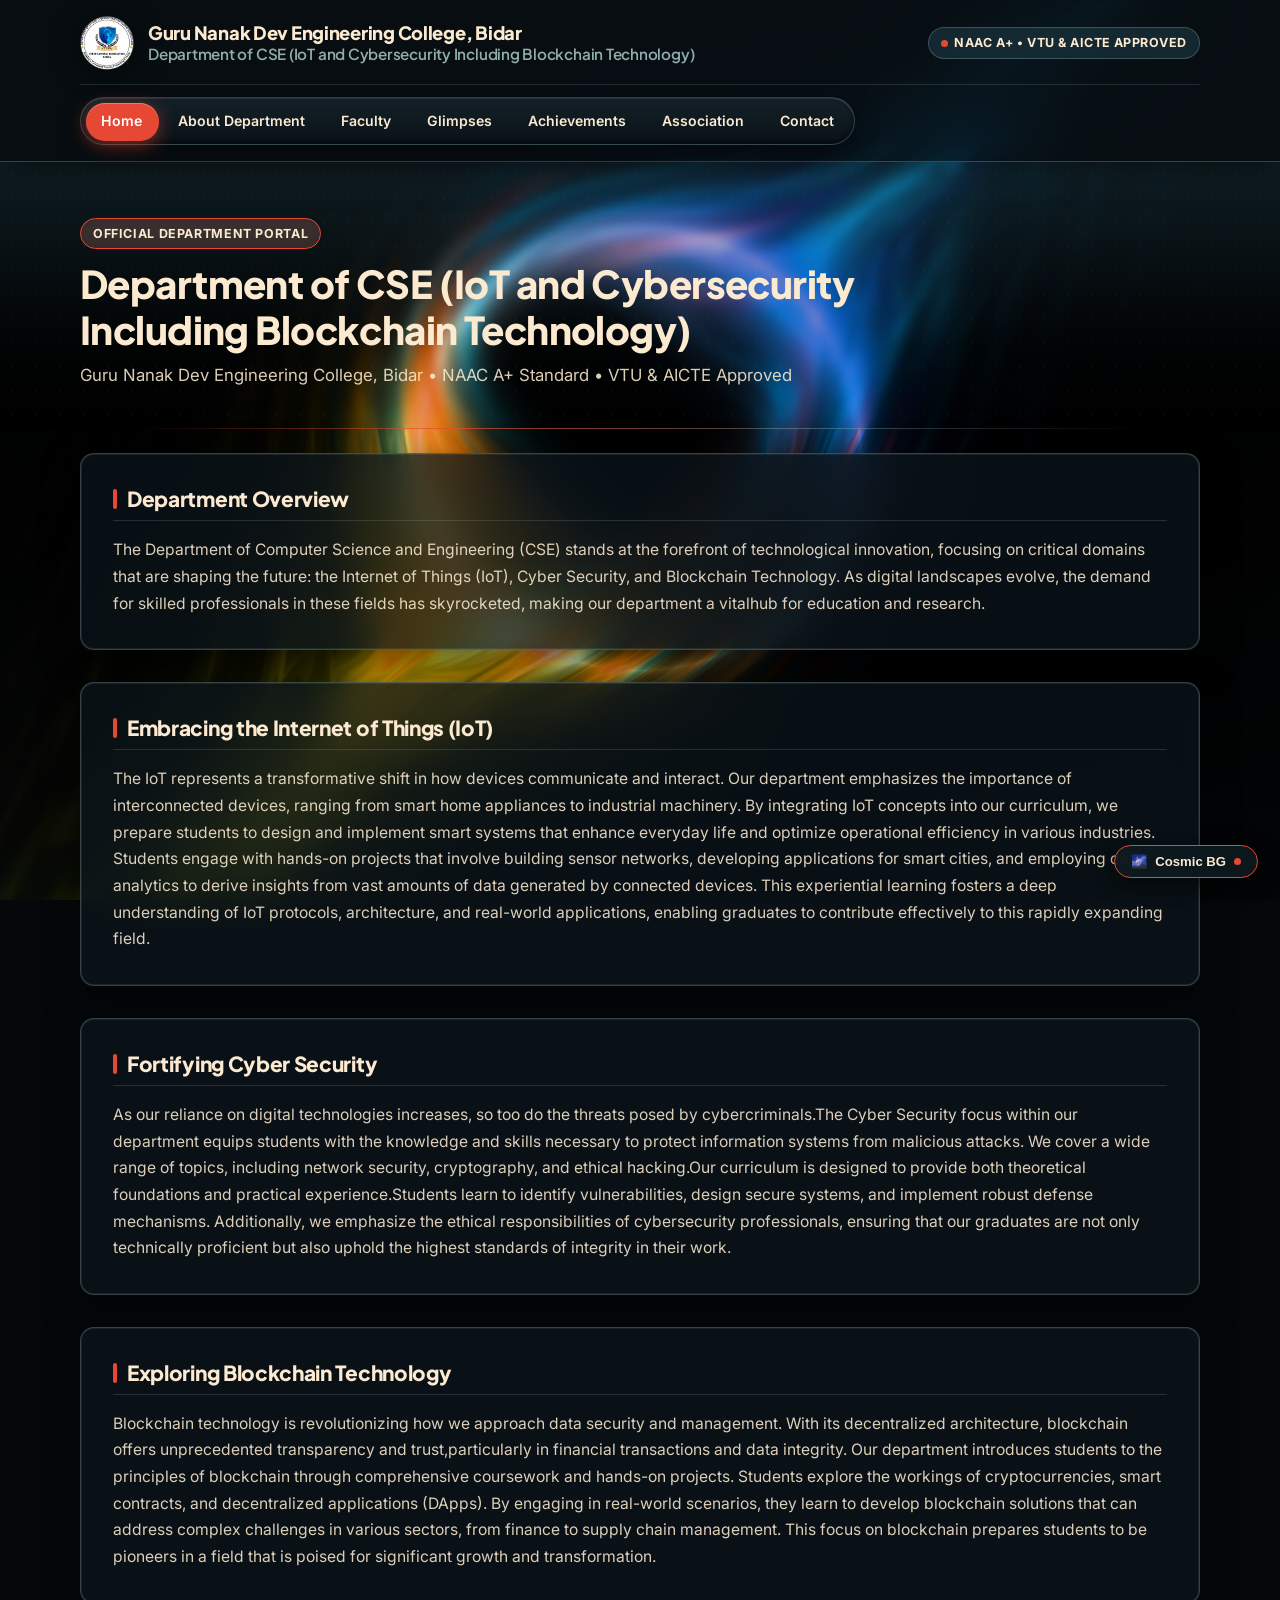
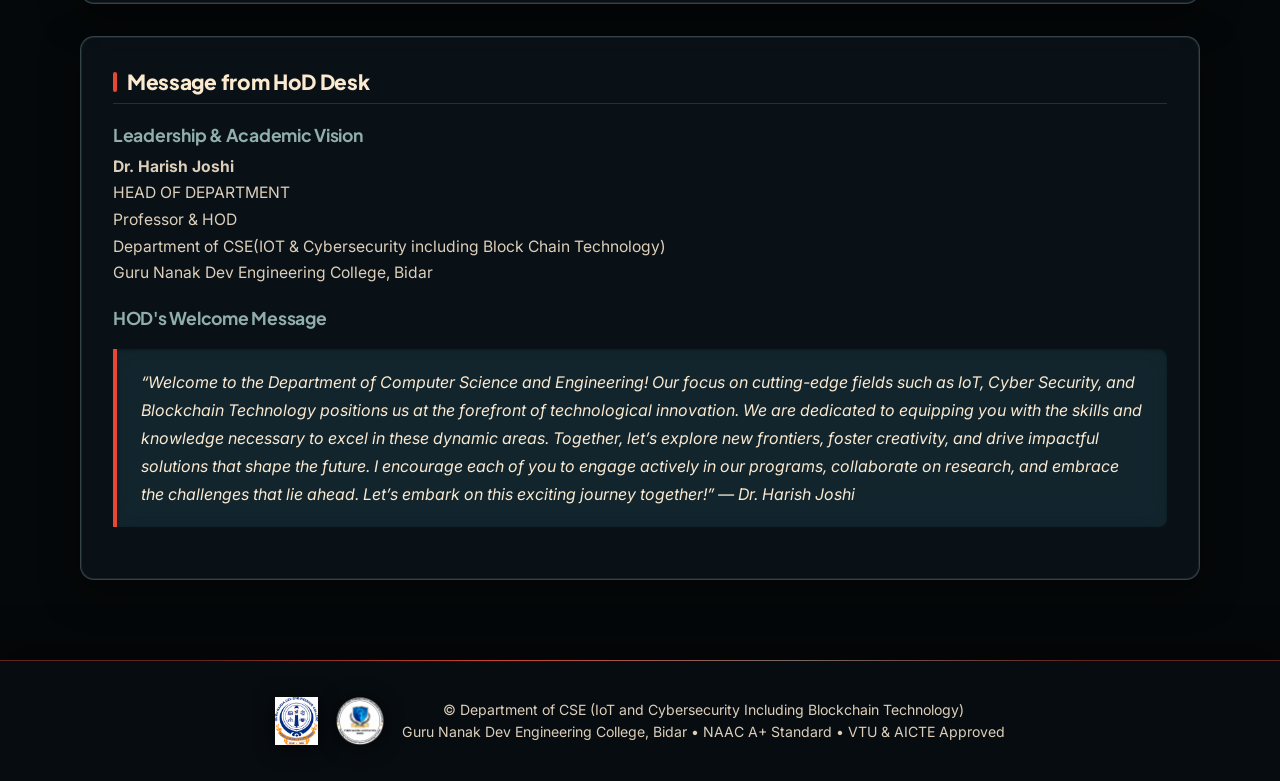
==== commit 3aa2b835: "Retain single main navigation tab bar and remove all in-page secondary tab sections" ====
--- a/index.html
+++ b/index.html
@@ -70,51 +70,32 @@
   <!-- Main Content -->
   <main>
     <div class="container">
-      <!-- Continuous Tabs Section (Watermelon UI Component) -->
-      <div class="continuous-tabs-section">
-        <span class="tabs-lead-badge">Specializations</span>
-        <h3 class="tabs-lead-title">Explore Department Domains & Specializations</h3>
-        <div class="continuous-tabs-container">
-          <div class="continuous-tabs-track" role="tablist" aria-label="Department Domains">
-            <button type="button" class="continuous-tab-item active" data-tab-target="tab-all">All Domains</button>
-            <button type="button" class="continuous-tab-item" data-tab-target="tab-overview">Overview</button>
-            <button type="button" class="continuous-tab-item" data-tab-target="tab-iot">Internet of Things</button>
-            <button type="button" class="continuous-tab-item" data-tab-target="tab-cyber">Cyber Security</button>
-            <button type="button" class="continuous-tab-item" data-tab-target="tab-blockchain">Blockchain</button>
-            <button type="button" class="continuous-tab-item" data-tab-target="tab-hod">HoD Desk</button>
-          </div>
-        </div>
-        <div class="mobile-tabs-swipe-hint">
-          <span>&larr; Swipe to view all domains &rarr;</span>
-        </div>
-      </div>
-
       <!-- Department Overview -->
-      <section class="section-block" data-tab-panel="tab-overview">
+      <section class="section-block">
         <h3>Department Overview</h3>
         <p>The Department of Computer Science and Engineering (CSE) stands at the forefront of technological innovation, focusing on critical domains that are shaping the future: the Internet of Things (IoT), Cyber Security, and Blockchain Technology. As digital landscapes evolve, the demand for skilled professionals in these fields has skyrocketed, making our department a vitalhub for education and research.</p>
       </section>
 
       <!-- Key Focus: IoT -->
-      <section class="section-block" data-tab-panel="tab-iot">
+      <section class="section-block">
         <h3>Embracing the Internet of Things (IoT)</h3>
         <p>The IoT represents a transformative shift in how devices communicate and interact. Our department emphasizes the importance of interconnected devices, ranging from smart home appliances to industrial machinery. By integrating IoT concepts into our curriculum, we prepare students to design and implement smart systems that enhance everyday life and optimize operational efficiency in various industries. Students engage with hands-on projects that involve building sensor networks, developing applications for smart cities, and employing data analytics to derive insights from vast amounts of data generated by connected devices. This experiential learning fosters a deep understanding of IoT protocols, architecture, and real-world applications, enabling graduates to contribute effectively to this rapidly expanding field.</p>
       </section>
 
       <!-- Key Focus: Cyber Security -->
-      <section class="section-block" data-tab-panel="tab-cyber">
+      <section class="section-block">
         <h3>Fortifying Cyber Security</h3>
         <p>As our reliance on digital technologies increases, so too do the threats posed by cybercriminals.The Cyber Security focus within our department equips students with the knowledge and skills necessary to protect information systems from malicious attacks. We cover a wide range of topics, including network security, cryptography, and ethical hacking.Our curriculum is designed to provide both theoretical foundations and practical experience.Students learn to identify vulnerabilities, design secure systems, and implement robust defense mechanisms. Additionally, we emphasize the ethical responsibilities of cybersecurity professionals, ensuring that our graduates are not only technically proficient but also uphold the highest standards of integrity in their work.</p>
       </section>
 
       <!-- Key Focus: Blockchain Technology -->
-      <section class="section-block" data-tab-panel="tab-blockchain">
+      <section class="section-block">
         <h3>Exploring Blockchain Technology</h3>
         <p>Blockchain technology is revolutionizing how we approach data security and management. With its decentralized architecture, blockchain offers unprecedented transparency and trust,particularly in financial transactions and data integrity. Our department introduces students to the principles of blockchain through comprehensive coursework and hands-on projects. Students explore the workings of cryptocurrencies, smart contracts, and decentralized applications (DApps). By engaging in real-world scenarios, they learn to develop blockchain solutions that can address complex challenges in various sectors, from finance to supply chain management. This focus on blockchain prepares students to be pioneers in a field that is poised for significant growth and transformation.</p>
       </section>
 
       <!-- Message from HoD Desk -->
-      <section class="section-block" data-tab-panel="tab-hod">
+      <section class="section-block">
         <h3>Message from HoD Desk</h3>
         <h4>Leadership & Academic Vision</h4>
         <p><strong>Dr. Harish Joshi</strong><br>
--- a/styles.css
+++ b/styles.css
@@ -409,46 +409,7 @@
   color: #FFFFFF;
 }
 
-/* In-Page Interactive Continuous Tabs Section */
-.continuous-tabs-section {
-  text-align: center;
-  margin: 1.5rem 0 2.25rem;
-}
-
-.tabs-lead-badge {
-  display: inline-flex;
-  align-items: center;
-  gap: 6px;
-  background: rgba(230, 72, 51, 0.16);
-  border: 1px solid rgba(230, 72, 51, 0.42);
-  color: var(--color-warm-cream);
-  font-size: 0.78rem;
-  font-weight: 700;
-  padding: 4px 12px;
-  border-radius: var(--radius-full);
-  letter-spacing: 0.05em;
-  text-transform: uppercase;
-  margin-bottom: 0.6rem;
-}
-
-.tabs-lead-title {
-  font-size: 1.25rem;
-  font-weight: 700;
-  color: var(--color-warm-cream);
-  margin-bottom: 1rem;
-}
-
-.mobile-tabs-swipe-hint {
-  display: none;
-}
-
-.continuous-tabs-container {
-  display: flex;
-  justify-content: center;
-  width: 100%;
-  overflow-x: auto;
-  padding: 4px 0 10px;
-}
+
 
 /* ==========================================================================
    PAGE HERO BANNER (Transparent Float Over Cosmic Singularity)
@@ -1170,114 +1131,7 @@
     text-transform: uppercase;
   }
 
-  /* ==========================================================================
-     IN-PAGE CONTINUOUS TABS SECTION (Ultra-Clean Mobile Segmented Control)
-     ========================================================================== */
-  .continuous-tabs-section {
-    margin: 1.25rem 0 1.75rem;
-    text-align: center;
-    width: 100%;
-  }
-
-  .tabs-lead-badge {
-    font-size: 0.7rem;
-    padding: 3px 10px;
-    margin-bottom: 0.4rem;
-    letter-spacing: 0.04em;
-  }
-
-  .tabs-lead-title {
-    font-size: 1.05rem;
-    line-height: 1.35;
-    margin-bottom: 0.75rem;
-    padding: 0 4px;
-    color: var(--color-warm-cream);
-  }
-
-  .continuous-tabs-container {
-    display: flex;
-    justify-content: flex-start;
-    align-items: center;
-    width: 100%;
-    overflow-x: auto;
-    overflow-y: hidden;
-    -webkit-overflow-scrolling: touch;
-    scrollbar-width: none;
-    -ms-overflow-style: none;
-    padding: 6px 12px 14px;
-    margin: 0;
-    box-sizing: border-box;
-  }
-
-  .continuous-tabs-container::-webkit-scrollbar {
-    display: none;
-  }
-
-  .continuous-tabs-container .continuous-tabs-track {
-    display: inline-flex !important;
-    flex-direction: row !important;
-    flex-wrap: nowrap !important;
-    white-space: nowrap !important;
-    flex-shrink: 0;
-    margin: 0 !important;
-    gap: 6px;
-    background: rgba(14, 25, 31, 0.95);
-    border: 1px solid var(--color-muted-sage-border);
-    padding: 5px;
-    border-radius: var(--radius-full);
-    box-shadow: 0 4px 18px rgba(0, 0, 0, 0.55);
-  }
-
-  .continuous-tabs-container .continuous-tab-item {
-    flex-shrink: 0;
-    display: inline-flex;
-    align-items: center;
-    justify-content: center;
-    font-size: 0.82rem;
-    font-weight: 600;
-    padding: 7px 15px;
-    border-radius: var(--radius-full);
-    border: 1px solid transparent !important;
-    background: transparent !important;
-    color: var(--color-warm-cream);
-    white-space: nowrap;
-    cursor: pointer;
-    transition: all var(--transition-fast);
-    position: relative;
-    z-index: 2;
-    user-select: none;
-    -webkit-tap-highlight-color: transparent;
-  }
-
-  /* Robust, instant active state on mobile */
-  .continuous-tabs-container .continuous-tab-item.active {
-    background: var(--color-coral-red) !important;
-    color: #FFFFFF !important;
-    border-color: var(--color-coral-red) !important;
-    font-weight: 700;
-    box-shadow: 0 4px 14px rgba(230, 72, 51, 0.45);
-  }
-
-  .continuous-tabs-container .continuous-tab-item:active {
-    transform: scale(0.96);
-  }
-
-  /* Prevent pill positioning glitches on mobile */
-  .continuous-tabs-container .continuous-tabs-pill {
-    display: none !important;
-  }
-
-  .mobile-tabs-swipe-hint {
-    display: flex;
-    align-items: center;
-    justify-content: center;
-    gap: 6px;
-    font-size: 0.72rem;
-    color: var(--color-muted-sage);
-    margin-top: 4px;
-    opacity: 0.85;
-    font-style: italic;
-  }
+
 
   /* Tables & Mobile Horizontal Scrolling */
   .table-scroll-hint {
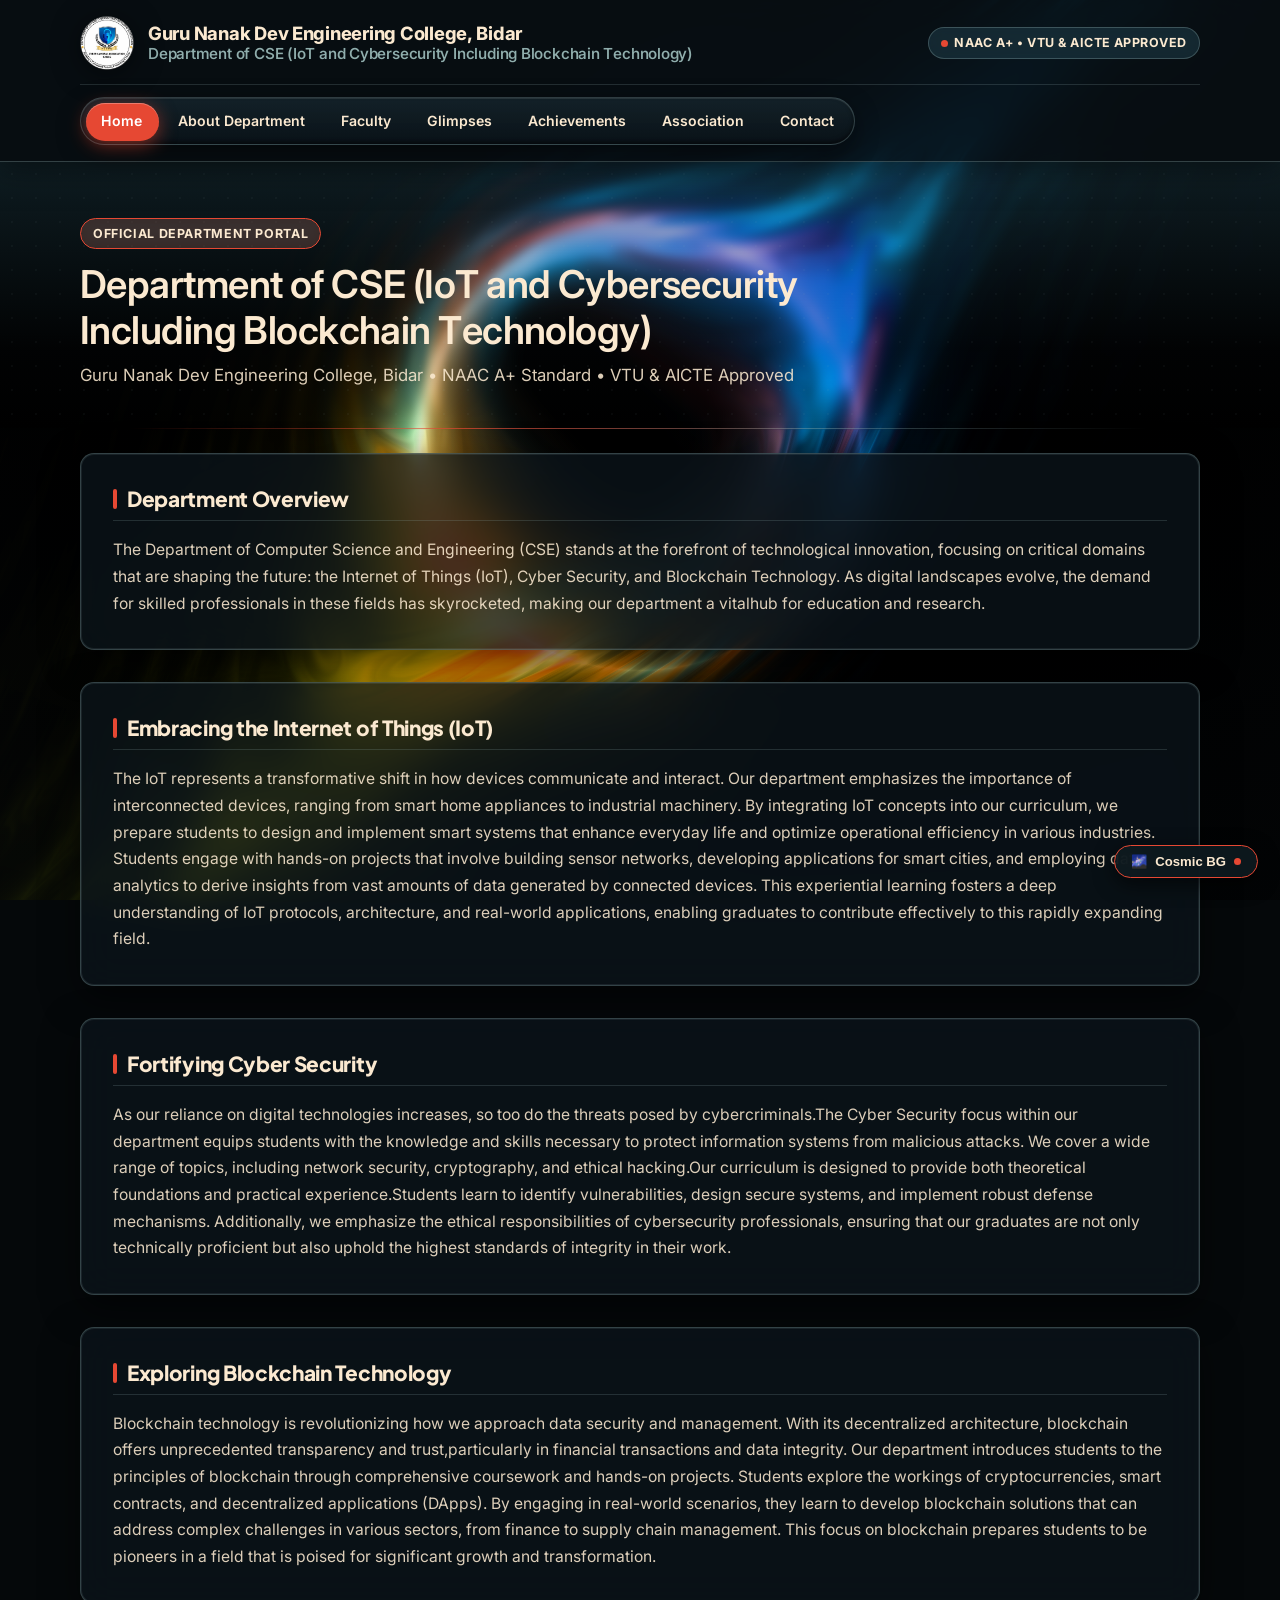
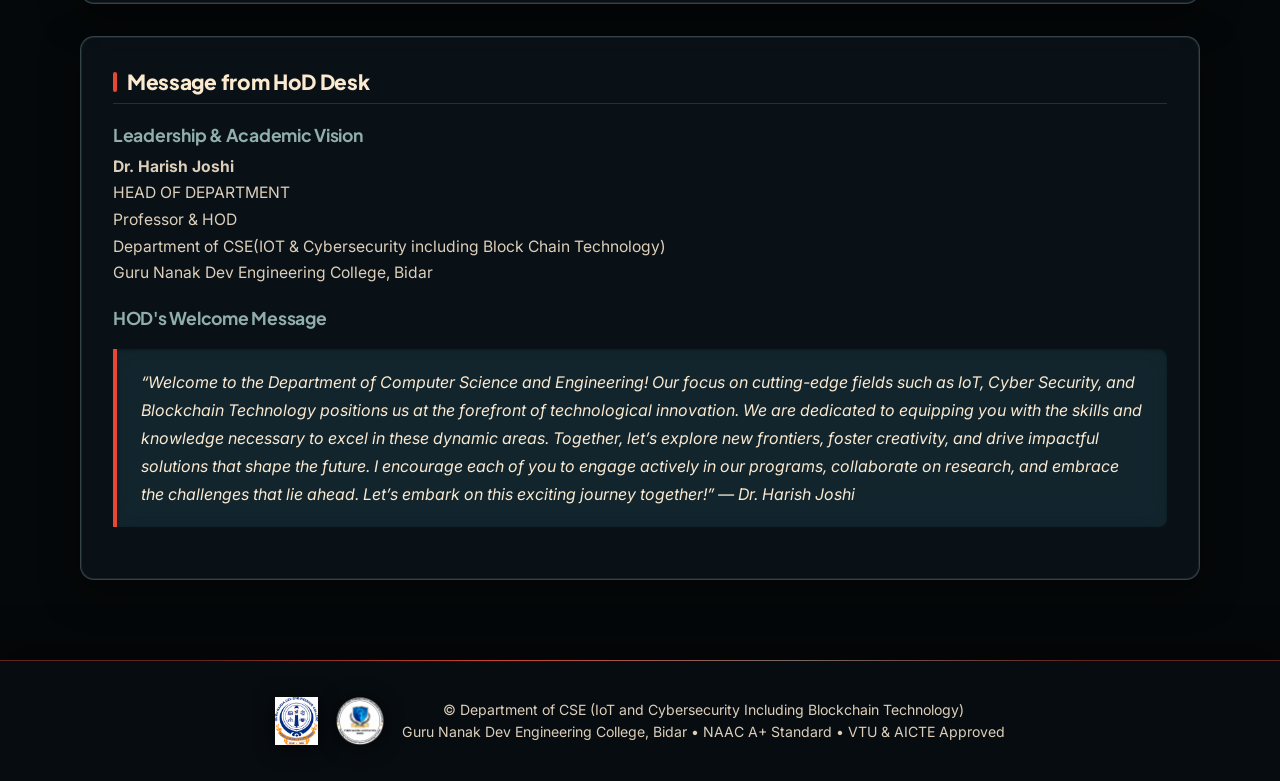
==== commit 67ed256b: "Implement Originkit Weight Hover variable font hover-by-letter on department and college titles" ====
--- a/index.html
+++ b/index.html
@@ -61,8 +61,8 @@
     <div class="container">
       <div class="hero-inner">
         <div class="hero-tag">Official Department Portal</div>
-        <h2>Department of CSE (IoT and Cybersecurity Including Blockchain Technology)</h2>
-        <p>Guru Nanak Dev Engineering College, Bidar &bull; NAAC A+ Standard &bull; VTU & AICTE Approved</p>
+        <h2 data-weight-hover="title" data-from-weight="600" data-to-weight="900" data-stagger-duration="25">Department of CSE (IoT and Cybersecurity Including Blockchain Technology)</h2>
+        <p data-weight-hover="subtitle" data-from-weight="400" data-to-weight="800" data-stagger-duration="18">Guru Nanak Dev Engineering College, Bidar &bull; NAAC A+ Standard &bull; VTU & AICTE Approved</p>
       </div>
     </div>
   </section>
@@ -127,5 +127,6 @@
   <!-- Scripts -->
   <script src="singularity-bg.js"></script>
   <script src="continuous-tabs.js"></script>
+  <script src="weight-hover.js"></script>
 </body>
 </html>
--- a/styles.css
+++ b/styles.css
@@ -11,8 +11,25 @@
    • Muted Sage:        #90AEAD (Secondary tone for borders, subheaders, badges, table accents)
    • Warm Cream:        #FBE9D0 (Dominant light tone for text, headings, contrast elements)
    ========================================================================== */
-
-@import url('https://fonts.googleapis.com/css2?family=Inter:wght@400;500;600;700&family=Plus+Jakarta+Sans:wght@600;700;800&display=swap');
+@import url('https://fonts.googleapis.com/css2?family=Inter:ital,opsz,wght@0,14..32,100..900;1,14..32,100..900&family=Plus+Jakarta+Sans:wght@600;700;800&display=swap');
+
+/* ==========================================================================
+   ORIGINKIT INTER VARIABLE FONT FOR WEIGHT HOVER
+   ========================================================================== */
+@font-face {
+  font-family: "InterVariableFramer";
+  src: url("https://rsms.me/inter/font-files/InterVariable.woff2?v=4.0") format("woff2-variations");
+  font-weight: 100 900;
+  font-style: normal;
+  font-display: swap;
+}
+@font-face {
+  font-family: "InterVariableFramer";
+  src: url("https://rsms.me/inter/font-files/InterVariable-Italic.woff2?v=4.0") format("woff2-variations");
+  font-weight: 100 900;
+  font-style: italic;
+  font-display: swap;
+}
 
 :root {
   /* True Deep Black Space Foundation */
@@ -482,6 +499,58 @@
   font-size: 1.05rem;
   color: rgba(251, 233, 208, 0.88);
   line-height: 1.6;
+}
+
+/* ==========================================================================
+   WEIGHT HOVER — ORIGINKIT COMPONENT STYLES
+   ========================================================================== */
+.weight-hover-active {
+  cursor: pointer;
+  user-select: text;
+  -webkit-user-select: text;
+  transition: text-shadow var(--transition-smooth);
+}
+
+.weight-hover-content {
+  font-family: "InterVariableFramer", "Inter Variable", "Inter", system-ui, -apple-system, BlinkMacSystemFont, "Segoe UI", Roboto, sans-serif;
+  display: inline;
+}
+
+.weight-hover-word {
+  display: inline-block;
+  white-space: nowrap;
+}
+
+.weight-hover-letter {
+  display: inline-block;
+  white-space: pre;
+  will-change: font-variation-settings, font-weight;
+  transition-property: font-variation-settings, font-weight, color, text-shadow;
+  transition-timing-function: cubic-bezier(0.2, 0.9, 0.3, 1);
+}
+
+.weight-hover-space {
+  display: inline-block;
+  white-space: pre;
+}
+
+/* Glow effects on weight hover */
+.page-hero h2.weight-hover-active:hover .weight-hover-letter,
+.page-hero h2.weight-hover-active:focus-within .weight-hover-letter {
+  text-shadow: 0 0 18px rgba(251, 233, 208, 0.4), 0 0 35px rgba(230, 72, 51, 0.25);
+  color: #FFFFFF;
+}
+
+.page-hero p.weight-hover-active:hover .weight-hover-letter,
+.page-hero p.weight-hover-active:focus-within .weight-hover-letter {
+  color: #FFFFFF;
+  text-shadow: 0 0 14px rgba(144, 174, 173, 0.5);
+}
+
+.header-brand h1.weight-hover-active:hover .weight-hover-letter,
+.header-brand h2.weight-hover-active:hover .weight-hover-letter {
+  color: #FFFFFF;
+  text-shadow: 0 0 12px rgba(251, 233, 208, 0.45);
 }
 
 /* ==========================================================================
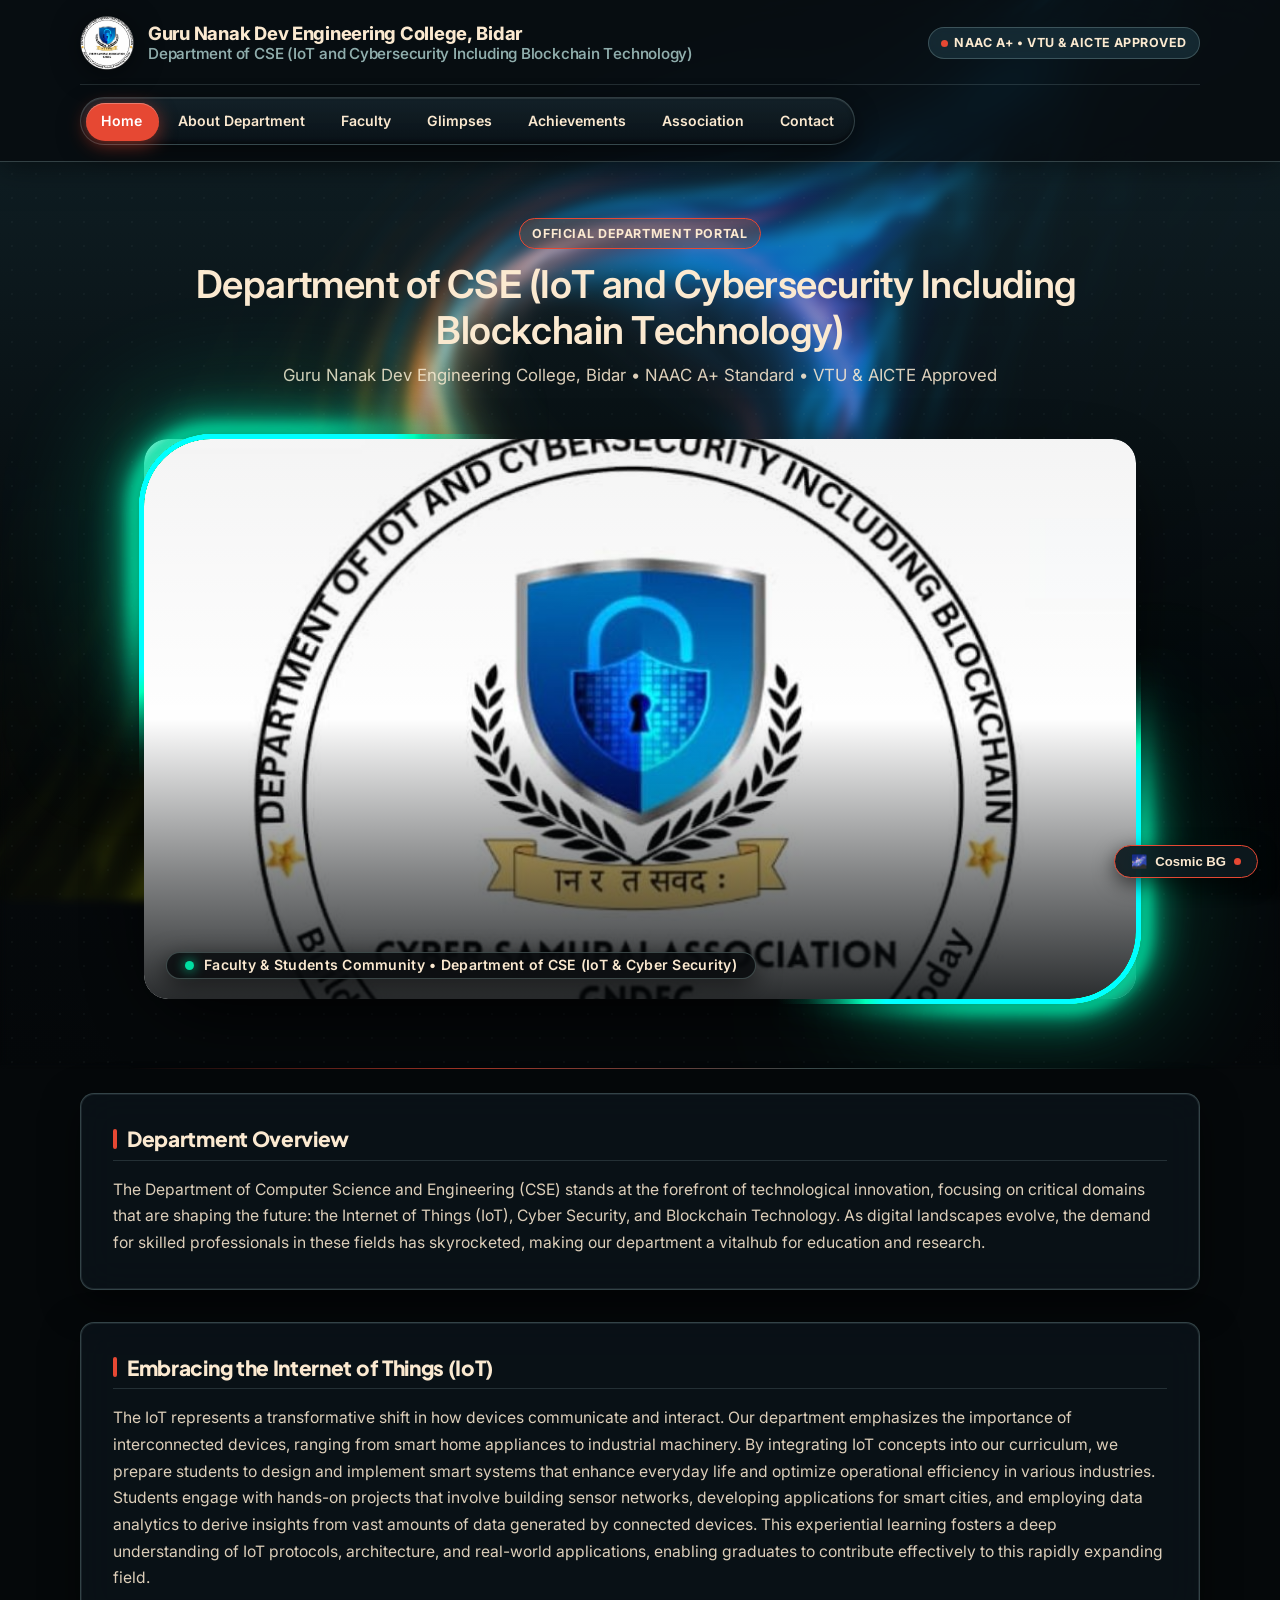
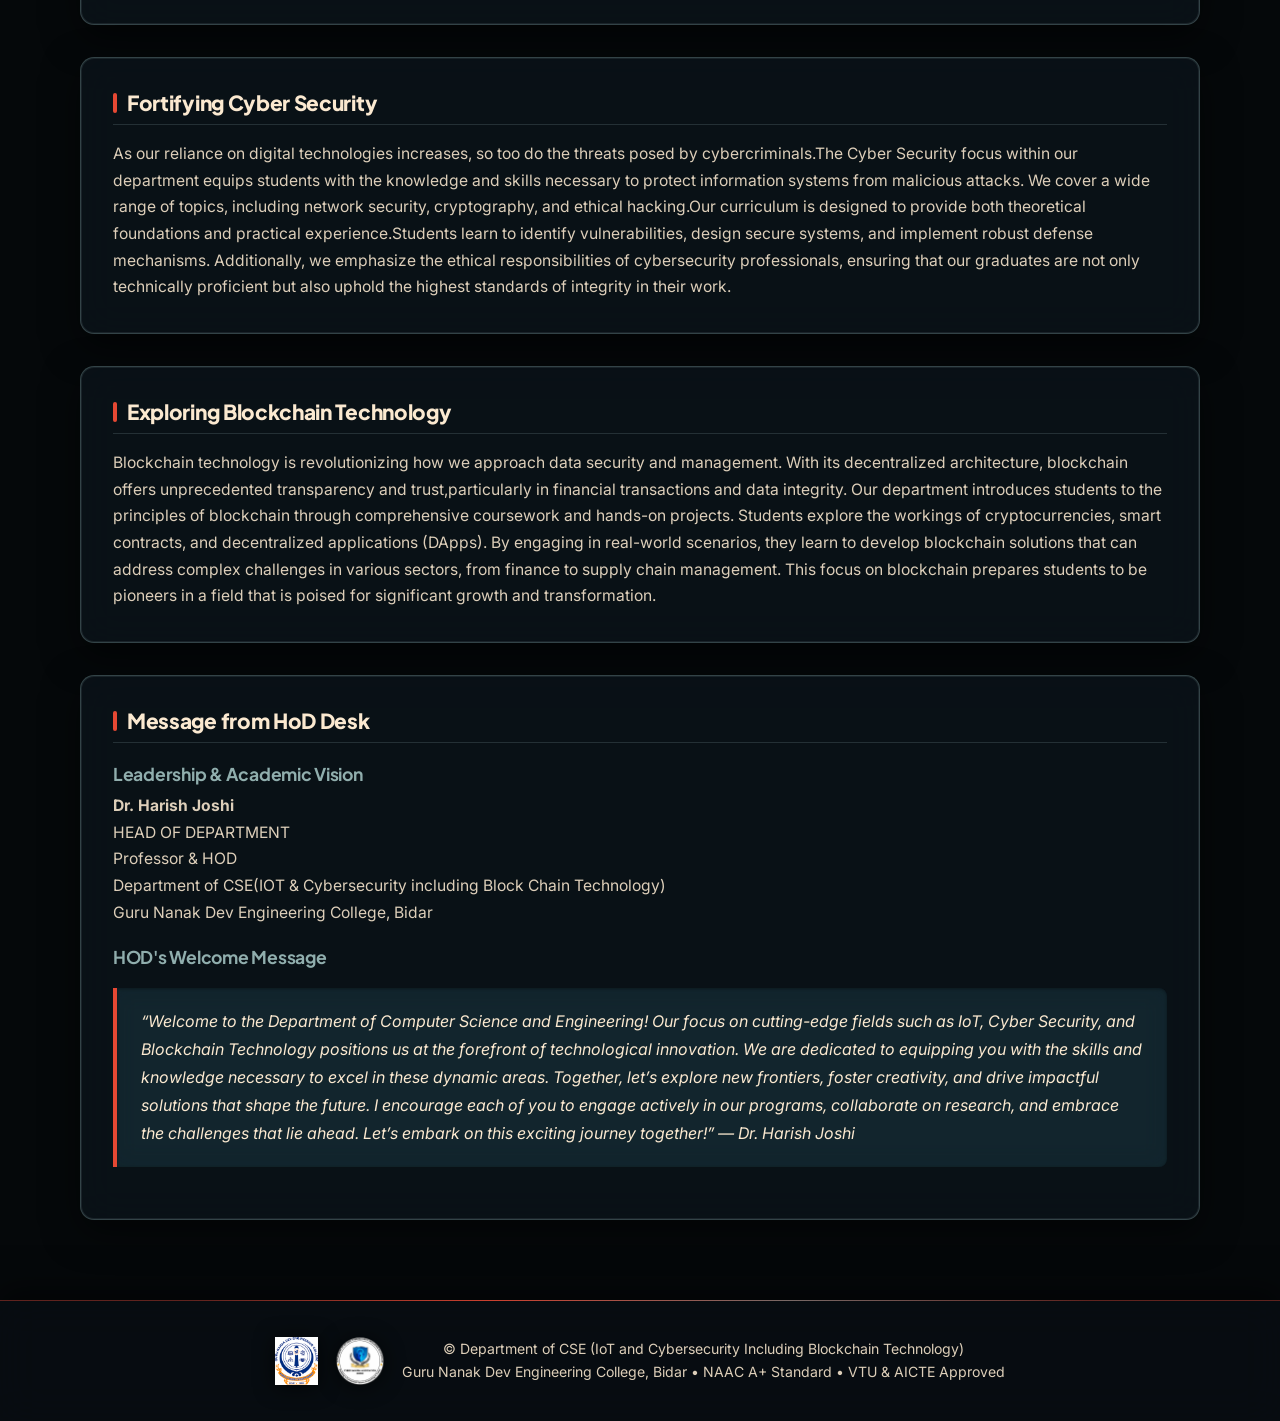
==== commit a1293daf: "feat: Add Originkit NeonBorder component and hero photo showcase to home page" ====
--- a/index.html
+++ b/index.html
@@ -57,12 +57,38 @@
   </header>
 
   <!-- Page Hero Banner -->
-  <section class="page-hero">
+  <section class="page-hero home-hero">
     <div class="container">
       <div class="hero-inner">
         <div class="hero-tag">Official Department Portal</div>
         <h2 data-weight-hover="title" data-from-weight="600" data-to-weight="900" data-stagger-duration="25">Department of CSE (IoT and Cybersecurity Including Blockchain Technology)</h2>
         <p data-weight-hover="subtitle" data-from-weight="400" data-to-weight="800" data-stagger-duration="18">Guru Nanak Dev Engineering College, Bidar &bull; NAAC A+ Standard &bull; VTU & AICTE Approved</p>
+      </div>
+
+      <!-- Hero Photo Showcase with Originkit Neon Border -->
+      <div class="hero-photo-container">
+        <div class="hero-photo-showcase"
+             data-neon-border
+             data-neon-color="#00dfa2"
+             data-neon-rounded="24"
+             data-neon-thickness="5"
+             data-neon-border-size="45"
+             data-neon-glow="100"
+             data-neon-speed="16"
+             data-neon-movement="continuous">
+          <div class="hero-photo-media-wrapper">
+            <img src="images/hero_dept_photo.jpg" 
+                 alt="Department of CSE (IoT, Cybersecurity and Blockchain) Faculty and Students at Guru Nanak Dev Engineering College, Bidar" 
+                 class="hero-photo-img" 
+                 loading="eager" 
+                 fetchpriority="high">
+            <div class="hero-photo-overlay-gradient"></div>
+            <div class="hero-photo-badge">
+              <span class="badge-dot"></span>
+              <span>Faculty &amp; Students Community &bull; Department of CSE (IoT &amp; Cyber Security)</span>
+            </div>
+          </div>
+        </div>
       </div>
     </div>
   </section>
@@ -128,5 +154,6 @@
   <script src="singularity-bg.js"></script>
   <script src="continuous-tabs.js"></script>
   <script src="weight-hover.js"></script>
+  <script src="neon-border.js"></script>
 </body>
 </html>
--- a/styles.css
+++ b/styles.css
@@ -500,6 +500,155 @@
   color: rgba(251, 233, 208, 0.88);
   line-height: 1.6;
 }
+
+/* ==========================================================================
+   HERO PHOTO SHOWCASE WITH ORIGINKIT NEON BORDER
+   ========================================================================== */
+.home-hero {
+  padding-bottom: 3.5rem;
+}
+
+.home-hero .container {
+  display: flex;
+  flex-direction: column;
+  align-items: center;
+}
+
+.home-hero .hero-inner {
+  max-width: 960px;
+  text-align: center;
+  margin: 0 auto 2.2rem;
+  display: flex;
+  flex-direction: column;
+  align-items: center;
+}
+
+.hero-photo-container {
+  width: 100%;
+  max-width: 1020px;
+  margin: 0 auto;
+  position: relative;
+  padding: 14px;
+}
+
+.hero-photo-showcase {
+  position: relative;
+  width: 100%;
+  border-radius: 24px;
+  background: rgba(10, 17, 22, 0.9);
+  box-shadow: 0 25px 65px -12px rgba(0, 0, 0, 0.85);
+  overflow: visible; /* Allows neon glow layers to radiate outward into the atmosphere */
+  transition: transform 0.4s cubic-bezier(0.16, 1, 0.3, 1), box-shadow 0.4s ease;
+}
+
+.hero-photo-showcase:hover {
+  transform: translateY(-4px);
+  box-shadow: 0 32px 85px -10px rgba(0, 0, 0, 0.95);
+}
+
+.hero-photo-media-wrapper {
+  position: relative;
+  width: 100%;
+  border-radius: 24px;
+  overflow: hidden;
+  line-height: 0;
+  box-shadow: inset 0 0 0 1px rgba(144, 174, 173, 0.15);
+}
+
+.hero-photo-img {
+  width: 100%;
+  height: auto;
+  max-height: 560px;
+  object-fit: cover;
+  object-position: center 28%;
+  display: block;
+  border-radius: 24px;
+  transition: transform 0.7s cubic-bezier(0.16, 1, 0.3, 1);
+}
+
+.hero-photo-showcase:hover .hero-photo-img {
+  transform: scale(1.018);
+}
+
+.hero-photo-overlay-gradient {
+  position: absolute;
+  inset: 0;
+  border-radius: 24px;
+  background: linear-gradient(
+    180deg,
+    rgba(5, 8, 10, 0.04) 0%,
+    transparent 50%,
+    rgba(5, 8, 10, 0.5) 78%,
+    rgba(5, 8, 10, 0.85) 100%
+  );
+  pointer-events: none;
+}
+
+.hero-photo-badge {
+  position: absolute;
+  bottom: 20px;
+  left: 22px;
+  display: inline-flex;
+  align-items: center;
+  gap: 10px;
+  background: rgba(5, 8, 10, 0.82);
+  backdrop-filter: blur(16px);
+  -webkit-backdrop-filter: blur(16px);
+  border: 1px solid rgba(144, 174, 173, 0.35);
+  padding: 8px 18px;
+  border-radius: var(--radius-full);
+  color: var(--color-warm-cream);
+  font-size: 0.88rem;
+  font-weight: 600;
+  letter-spacing: 0.02em;
+  z-index: 12;
+  box-shadow: 0 6px 24px rgba(0, 0, 0, 0.6);
+  pointer-events: none;
+  max-width: calc(100% - 44px);
+}
+
+.hero-photo-badge .badge-dot {
+  width: 9px;
+  height: 9px;
+  border-radius: 50%;
+  background: #00dfa2;
+  box-shadow: 0 0 12px #00dfa2;
+  flex-shrink: 0;
+  animation: pulseDot 2s infinite ease-in-out;
+}
+
+@media (max-width: 900px) {
+  .hero-photo-img {
+    max-height: 440px;
+  }
+}
+
+@media (max-width: 600px) {
+  .hero-photo-container {
+    padding: 6px;
+  }
+  .hero-photo-showcase {
+    border-radius: 18px;
+  }
+  .hero-photo-media-wrapper,
+  .hero-photo-img,
+  .hero-photo-overlay-gradient {
+    border-radius: 18px;
+  }
+  .hero-photo-img {
+    max-height: 320px;
+    object-position: center 20%;
+  }
+  .hero-photo-badge {
+    bottom: 12px;
+    left: 12px;
+    padding: 6px 12px;
+    font-size: 0.76rem;
+    gap: 6px;
+    max-width: calc(100% - 24px);
+  }
+}
+
 
 /* ==========================================================================
    WEIGHT HOVER — ORIGINKIT COMPONENT STYLES
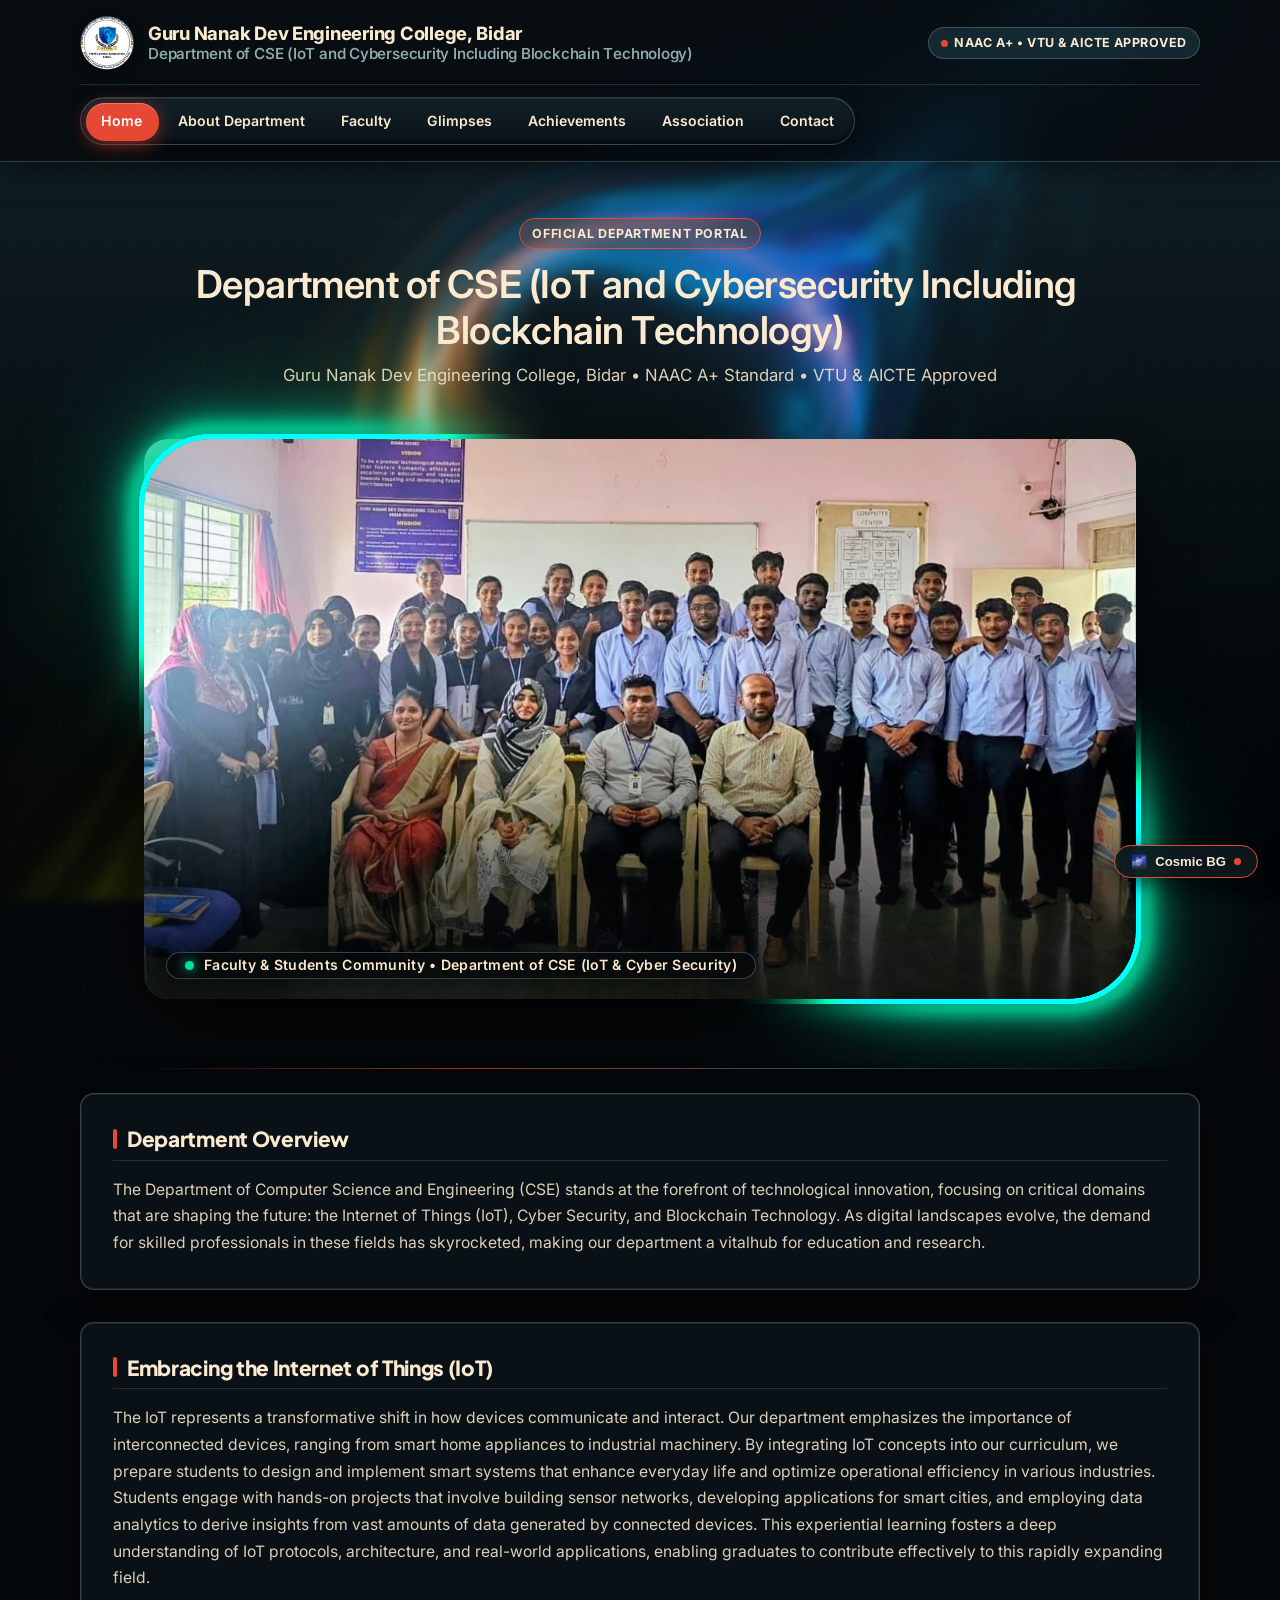
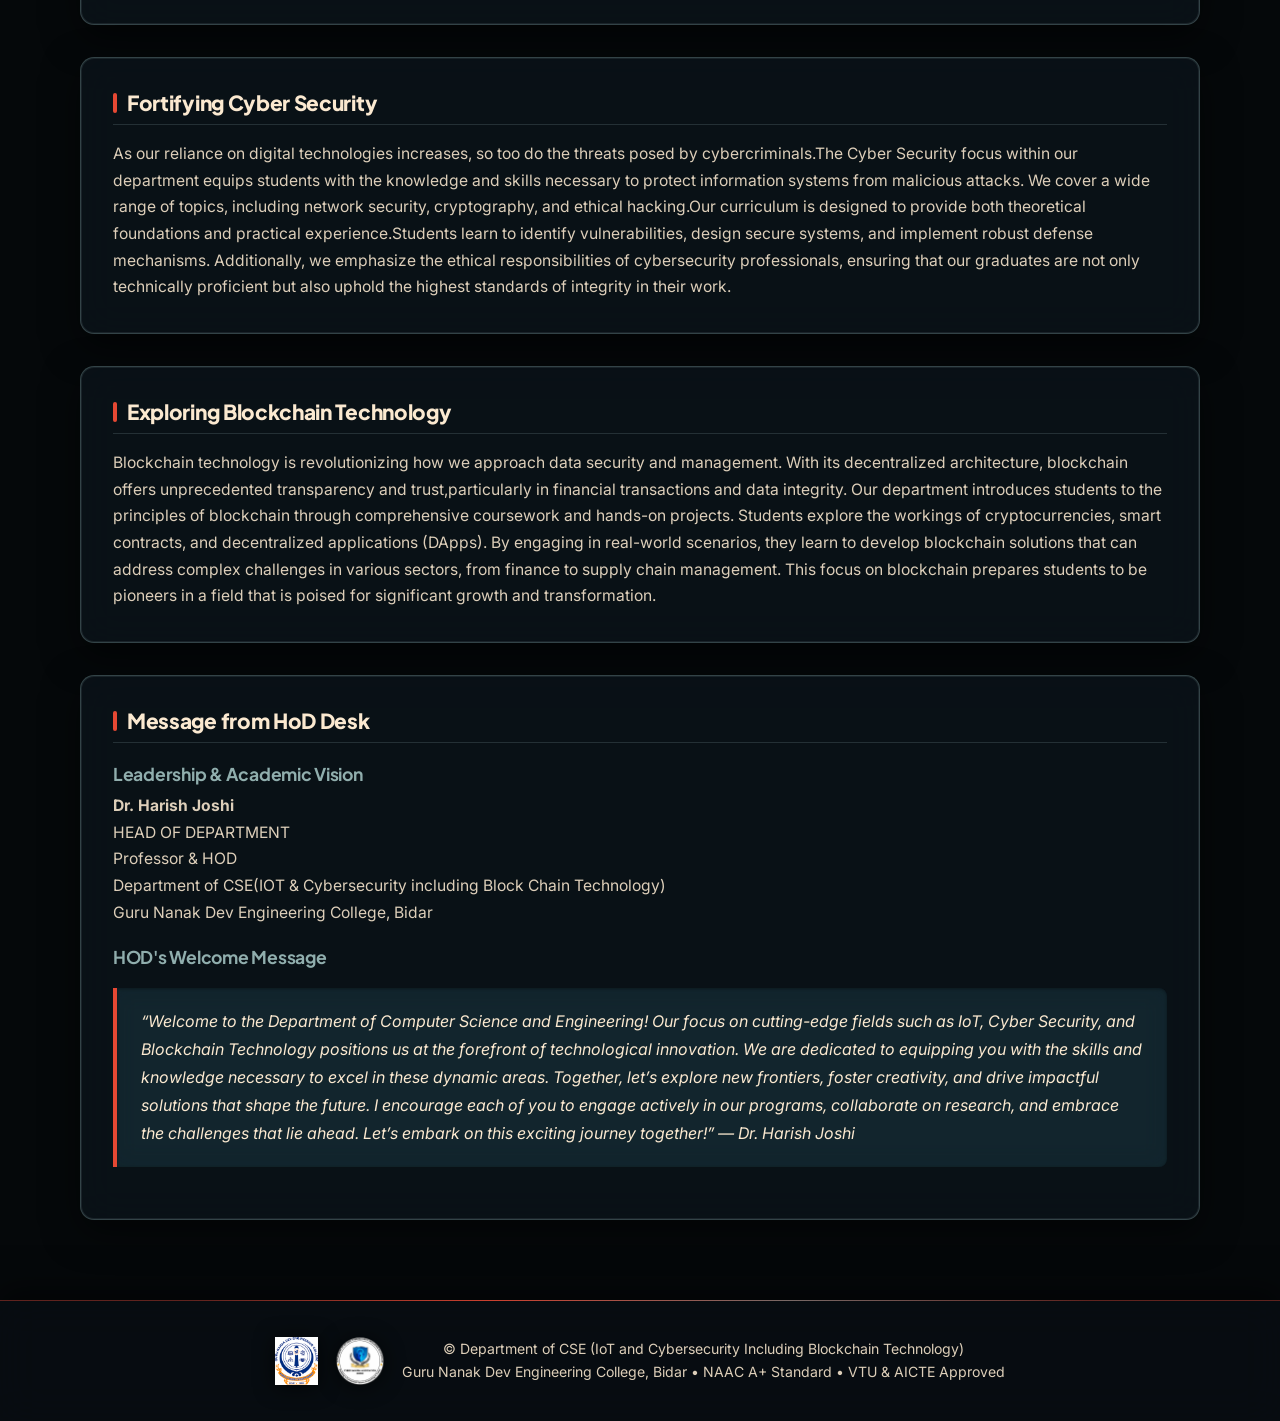
==== commit e1ffe0a7: "chore: update hero photo to png format" ====
--- a/index.html
+++ b/index.html
@@ -77,7 +77,7 @@
              data-neon-speed="16"
              data-neon-movement="continuous">
           <div class="hero-photo-media-wrapper">
-            <img src="images/hero_dept_photo.jpg" 
+            <img src="images/hero_dept_photo.png" 
                  alt="Department of CSE (IoT, Cybersecurity and Blockchain) Faculty and Students at Guru Nanak Dev Engineering College, Bidar" 
                  class="hero-photo-img" 
                  loading="eager" 
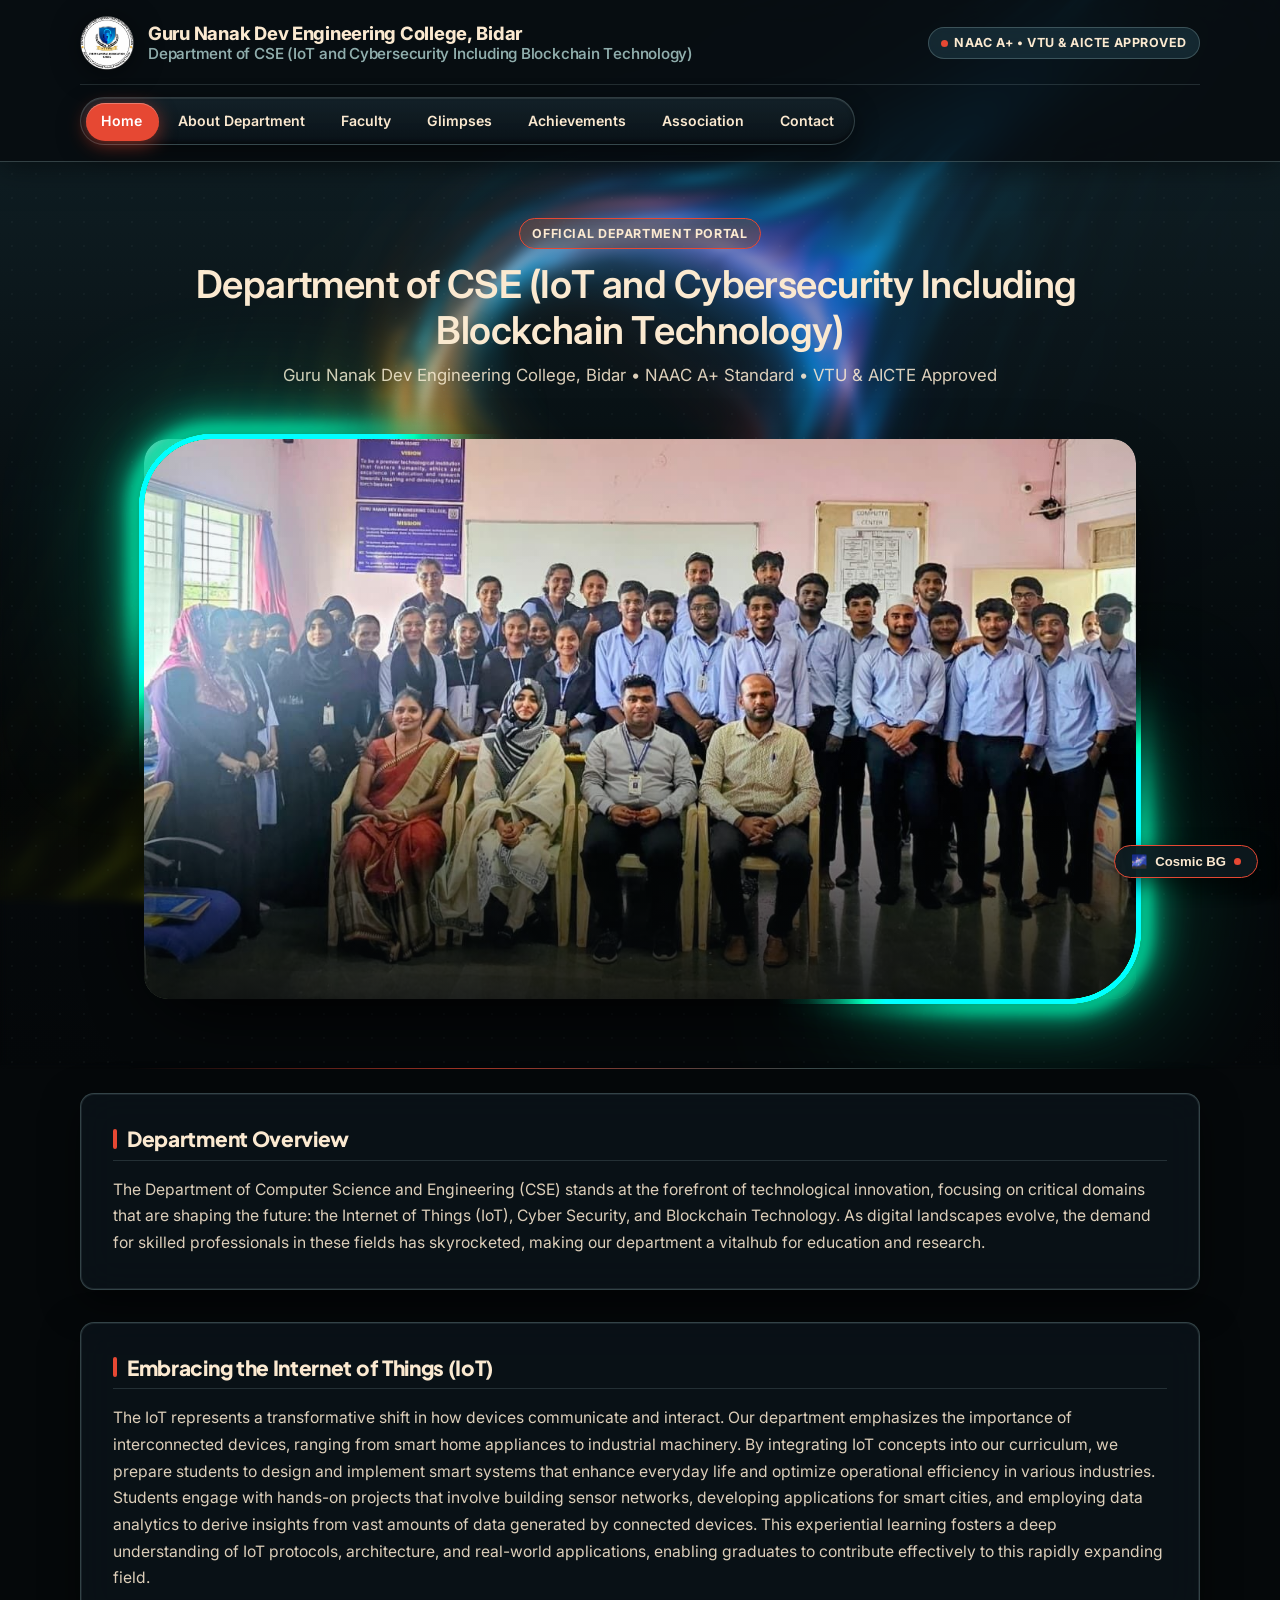
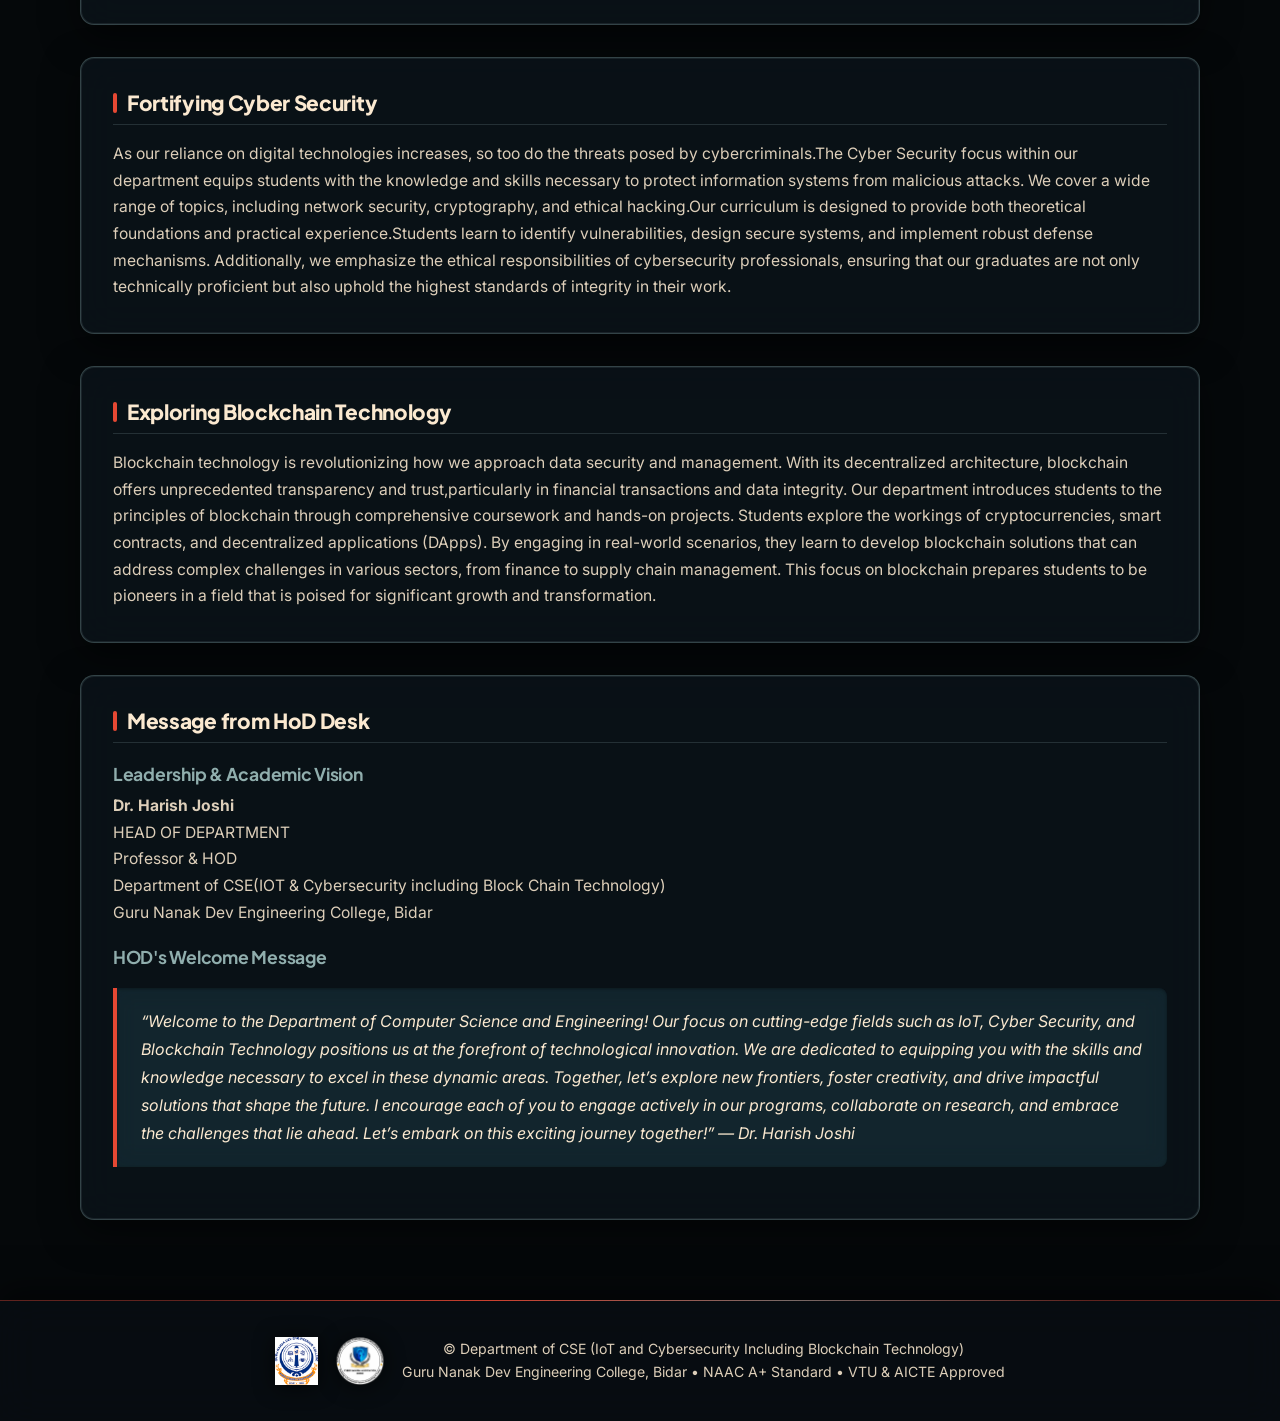
==== commit 96fac4e2: "clean: remove hero photo badge overlay from home page" ====
--- a/index.html
+++ b/index.html
@@ -83,10 +83,6 @@
                  loading="eager" 
                  fetchpriority="high">
             <div class="hero-photo-overlay-gradient"></div>
-            <div class="hero-photo-badge">
-              <span class="badge-dot"></span>
-              <span>Faculty &amp; Students Community &bull; Department of CSE (IoT &amp; Cyber Security)</span>
-            </div>
           </div>
         </div>
       </div>
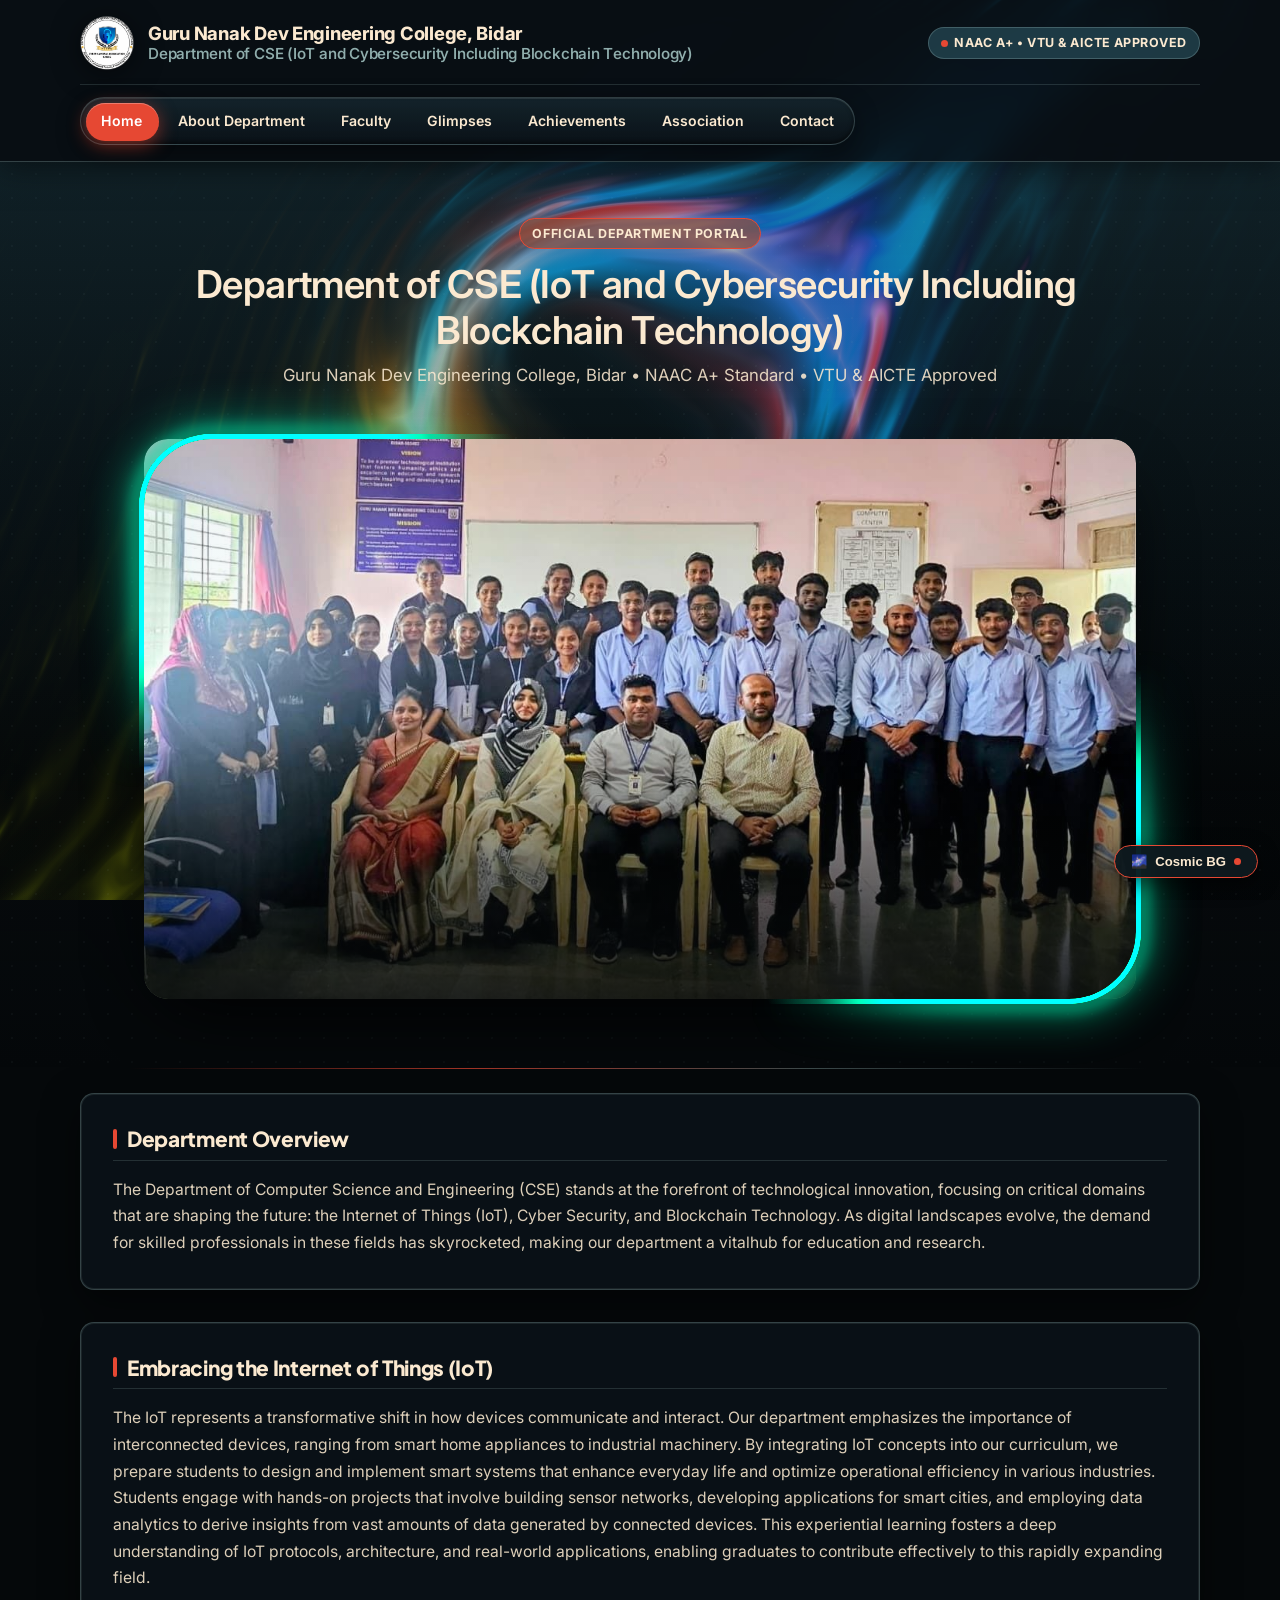
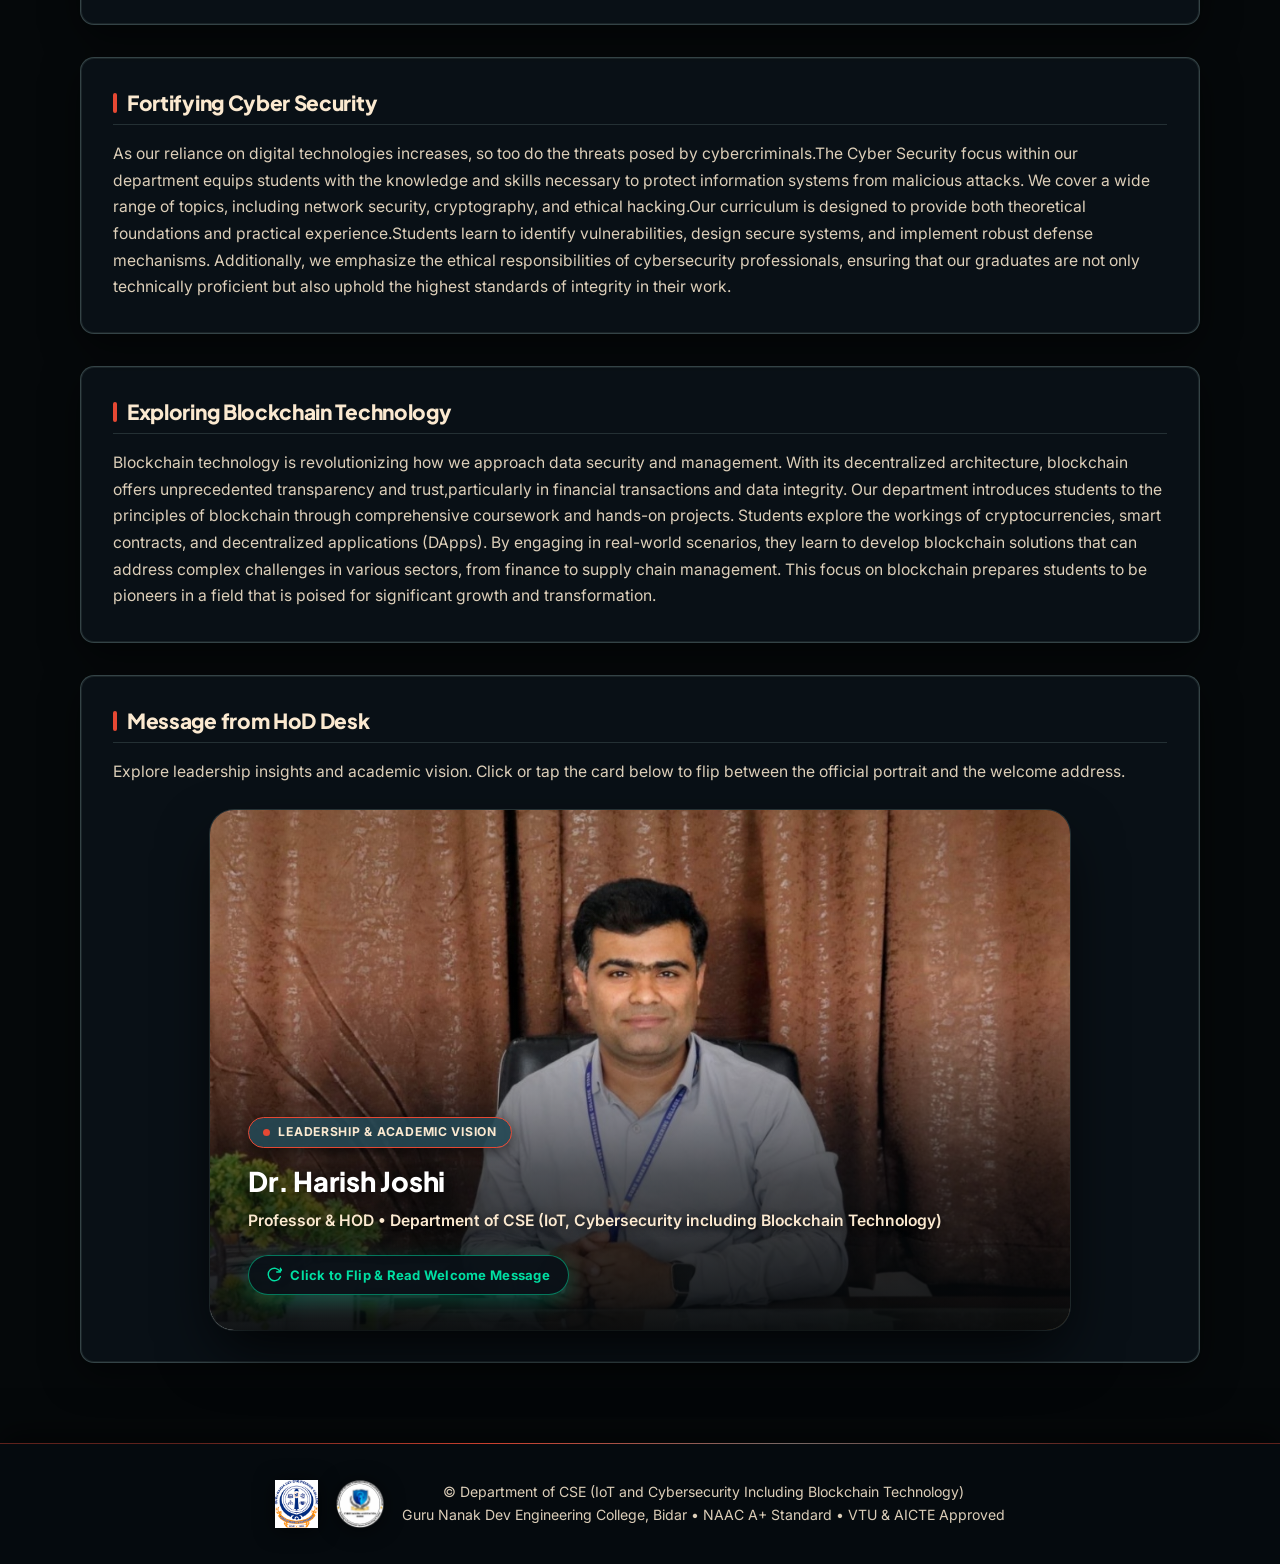
==== commit a1b305eb: "feat(hod): implement Originkit 3D Flip Gallery for Message from HoD Desk with photo and address" ====
--- a/index.html
+++ b/index.html
@@ -116,20 +116,78 @@
         <p>Blockchain technology is revolutionizing how we approach data security and management. With its decentralized architecture, blockchain offers unprecedented transparency and trust,particularly in financial transactions and data integrity. Our department introduces students to the principles of blockchain through comprehensive coursework and hands-on projects. Students explore the workings of cryptocurrencies, smart contracts, and decentralized applications (DApps). By engaging in real-world scenarios, they learn to develop blockchain solutions that can address complex challenges in various sectors, from finance to supply chain management. This focus on blockchain prepares students to be pioneers in a field that is poised for significant growth and transformation.</p>
       </section>
 
-      <!-- Message from HoD Desk -->
-      <section class="section-block">
+      <!-- Message from HoD Desk — Originkit 3D Flip Gallery -->
+      <section class="section-block flip-gallery-section">
         <h3>Message from HoD Desk</h3>
-        <h4>Leadership & Academic Vision</h4>
-        <p><strong>Dr. Harish Joshi</strong><br>
-        HEAD OF DEPARTMENT<br>
-        Professor & HOD<br>
-        Department of CSE(IOT & Cybersecurity including Block Chain Technology)<br>
-        Guru Nanak Dev Engineering College, Bidar</p>
-
-        <h4>HOD's Welcome Message</h4>
-        <blockquote>
-          “Welcome to the Department of Computer Science and Engineering! Our focus on cutting-edge fields such as IoT, Cyber Security, and Blockchain Technology positions us at the forefront of technological innovation. We are dedicated to equipping you with the skills and knowledge necessary to excel in these dynamic areas. Together, let’s explore new frontiers, foster creativity, and drive impactful solutions that shape the future. I encourage each of you to engage actively in our programs, collaborate on research, and embrace the challenges that lie ahead. Let’s embark on this exciting journey together!” &mdash; Dr. Harish Joshi
-        </blockquote>
+        <p>Explore leadership insights and academic vision. Click or tap the card below to flip between the official portrait and the welcome address.</p>
+
+        <div class="flip-gallery-container" data-flip-gallery id="hod-flip-gallery">
+          <div class="flip-tilt-wrapper">
+            <div class="flip-card-rotator">
+
+              <!-- FRONT: Official Photograph Showcase -->
+              <div class="flip-face flip-face-front">
+                <img src="images/dr_harish_joshi_hod.jpg" 
+                     alt="Dr. Harish Joshi - Associate Professor and Head of Department, CSE (IoT, Cyber Security and Blockchain Technology)" 
+                     class="flip-front-img"
+                     loading="lazy">
+                <div class="flip-front-overlay">
+                  <div class="flip-front-badge">
+                    <span class="pulse-dot"></span>
+                    <span>Leadership &amp; Academic Vision</span>
+                  </div>
+                  <div class="flip-front-name">Dr. Harish Joshi</div>
+                  <div class="flip-front-role">Professor &amp; HOD &bull; Department of CSE (IoT, Cybersecurity including Blockchain Technology)</div>
+                  <div class="flip-action-hint">
+                    <svg width="15" height="15" viewBox="0 0 24 24" fill="none" stroke="currentColor" stroke-width="2.2" stroke-linecap="round" stroke-linejoin="round"><path d="M21.5 2v6h-6M21.34 15.57a10 10 0 1 1-.57-8.38l5.67-5.67"/></svg>
+                    <span>Click to Flip &amp; Read Welcome Message</span>
+                  </div>
+                </div>
+              </div>
+
+              <!-- BACK: Official Welcome Message & Vision -->
+              <div class="flip-face flip-face-back">
+                <div class="flip-back-header">
+                  <img src="images/dr_harish_joshi_hod.jpg" 
+                       alt="Dr. Harish Joshi Thumbnail" 
+                       class="flip-back-avatar">
+                  <div class="flip-back-title-group">
+                    <div class="flip-back-tag">Leadership &amp; Academic Vision</div>
+                    <div class="flip-back-name">Dr. Harish Joshi</div>
+                    <div class="flip-back-role">HEAD OF DEPARTMENT &bull; Professor &amp; HOD</div>
+                    <div class="flip-back-dept">
+                      Department of CSE (IoT &amp; Cybersecurity including Blockchain Technology)<br>
+                      Guru Nanak Dev Engineering College, Bidar
+                    </div>
+                  </div>
+                </div>
+
+                <div class="flip-back-body">
+                  <div class="flip-back-message-heading">
+                    <svg width="18" height="18" viewBox="0 0 24 24" fill="none" stroke="#00dfa2" stroke-width="2" stroke-linecap="round" stroke-linejoin="round"><path d="M3 21c3 0 7-1 7-8V5c0-1.25-.756-2.017-2-2H4c-1.25 0-2 .75-2 1.972V11c0 1.25.75 2 2 2 1 0 1 0 1 1v1c0 1-1 2-2 2s-1 .008-1 1.031V20c0 1 0 1 1 1z"/><path d="M15 21c3 0 7-1 7-8V5c0-1.25-.757-2.017-2-2h-4c-1.25 0-2 .75-2 1.972V11c0 1.25.75 2 2 2 1 0 1 0 1 1v1c0 1-1 2-2 2s-1 .008-1 1.031V20c0 1 0 1 1 1z"/></svg>
+                    <span>HOD's Welcome Message</span>
+                  </div>
+                  <blockquote class="flip-back-quote">
+                    &ldquo;Welcome to the Department of Computer Science and Engineering! Our focus on cutting-edge fields such as IoT, Cyber Security, and Blockchain Technology positions us at the forefront of technological innovation. We are dedicated to equipping you with the skills and knowledge necessary to excel in these dynamic areas. Together, let&rsquo;s explore new frontiers, foster creativity, and drive impactful solutions that shape the future. I encourage each of you to engage actively in our programs, collaborate on research, and embrace the challenges that lie ahead. Let&rsquo;s embark on this exciting journey together!&rdquo;
+                    <span class="flip-back-quote-author">&mdash; Dr. Harish Joshi</span>
+                  </blockquote>
+                </div>
+
+                <div class="flip-back-footer">
+                  <div class="flip-back-badge">
+                    <span class="pulse-dot"></span>
+                    <span>Guru Nanak Dev Engineering College, Bidar &bull; NAAC A+</span>
+                  </div>
+                  <div class="flip-action-hint">
+                    <svg width="14" height="14" viewBox="0 0 24 24" fill="none" stroke="currentColor" stroke-width="2.2" stroke-linecap="round" stroke-linejoin="round"><path d="M2.5 2v6h6M2.66 15.57a10 10 0 1 0 .57-8.38L-2.44 1.52"/></svg>
+                    <span>Click to Flip Back to Photo</span>
+                  </div>
+                </div>
+              </div>
+
+            </div>
+          </div>
+        </div>
       </section>
     </div>
   </main>
@@ -139,9 +197,9 @@
     <div class="container">
       <div class="footer-content">
         <img src="images/gndec_logo.png" alt="Guru Nanak Dev Engineering College Logo" class="footer-logo" title="GNDEC Bidar">
-        <img src="images/dept_logo_transparent.png" alt="Department of CSE Logo" class="footer-logo" title="Department of CSE (IoT & Cybersecurity)">
+        <img src="images/dept_logo_transparent.png" alt="Department of CSE Logo" class="footer-logo" title="Department of CSE (IoT &amp; Cybersecurity)">
         <p>&copy; Department of CSE (IoT and Cybersecurity Including Blockchain Technology)<br>
-        Guru Nanak Dev Engineering College, Bidar &bull; NAAC A+ Standard &bull; VTU & AICTE Approved</p>
+        Guru Nanak Dev Engineering College, Bidar &bull; NAAC A+ Standard &bull; VTU &amp; AICTE Approved</p>
       </div>
     </div>
   </footer>
@@ -151,5 +209,6 @@
   <script src="continuous-tabs.js"></script>
   <script src="weight-hover.js"></script>
   <script src="neon-border.js"></script>
+  <script src="flip-gallery.js"></script>
 </body>
 </html>
--- a/styles.css
+++ b/styles.css
@@ -89,7 +89,8 @@
 }
 
 html {
-  scroll-behavior: smooth;
+  scroll-behavior: auto; /* Instant, silky native scrolling without synthetic lag or rubberbanding */
+  -webkit-overflow-scrolling: touch;
   font-size: 16px;
   -webkit-font-smoothing: antialiased;
   background-color: var(--bg-deep-black);
@@ -108,7 +109,7 @@
 }
 
 /* ==========================================================================
-   CLEAR COSMIC SINGULARITY CANVAS & VIGNETTE (No Cream Overlay)
+   CLEAR COSMIC SINGULARITY CANVAS & VIGNETTE (Isolated GPU Composited Layer)
    ========================================================================== */
 #singularity-canvas {
   position: fixed;
@@ -120,6 +121,11 @@
   pointer-events: none;
   opacity: 1;
   display: block;
+  transform: translateZ(0);
+  -webkit-transform: translateZ(0);
+  backface-visibility: hidden;
+  -webkit-backface-visibility: hidden;
+  will-change: transform;
 }
 
 /* Subtle edge vignette with zero cream/beige tint */
@@ -128,6 +134,8 @@
   inset: 0;
   z-index: -2;
   pointer-events: none;
+  transform: translateZ(0);
+  -webkit-transform: translateZ(0);
   background: radial-gradient(
     ellipse 110% 80% at 50% 30%,
     transparent 0%,
@@ -179,14 +187,17 @@
   position: sticky;
   top: 0;
   z-index: 100;
-  background: rgba(10, 17, 22, 0.78);
-  backdrop-filter: blur(20px);
-  -webkit-backdrop-filter: blur(20px);
+  background: rgba(10, 17, 22, 0.88);
+  backdrop-filter: blur(16px);
+  -webkit-backdrop-filter: blur(16px);
   border-bottom: 1px solid var(--color-muted-sage-border);
   box-shadow: 0 4px 30px rgba(0, 0, 0, 0.5);
   padding: 1rem 0;
   transition: all var(--transition-smooth);
   animation: fadeInDown 500ms ease;
+  transform: translateZ(0);
+  -webkit-transform: translateZ(0);
+  will-change: transform;
 }
 
 .header-top {
@@ -259,8 +270,7 @@
   display: inline-flex;
   align-items: center;
   gap: 6px;
-  background: rgba(36, 72, 85, 0.45);
-  backdrop-filter: blur(8px);
+  background: rgba(36, 72, 85, 0.75);
   border: 1px solid var(--color-muted-sage-border);
   color: var(--color-warm-cream);
   font-size: 0.78rem;
@@ -357,13 +367,11 @@
   padding: 4px;
   border-radius: var(--radius-full);
   border: 1px solid rgba(144, 174, 173, 0.28);
-  background: linear-gradient(180deg, rgba(22, 38, 46, 0.8) 0%, rgba(10, 18, 24, 0.95) 100%);
+  background: linear-gradient(180deg, rgba(22, 38, 46, 0.88) 0%, rgba(10, 18, 24, 0.98) 100%);
   box-shadow: 
     inset 0 -2px 4px rgba(0, 0, 0, 0.5),
     inset 0 1px 0 rgba(255, 255, 255, 0.1),
     0 8px 24px rgba(0, 0, 0, 0.45);
-  backdrop-filter: blur(16px);
-  -webkit-backdrop-filter: blur(16px);
 }
 
 nav ul li {
@@ -432,9 +440,7 @@
    PAGE HERO BANNER (Transparent Float Over Cosmic Singularity)
    ========================================================================== */
 .page-hero {
-  background: linear-gradient(180deg, rgba(36, 72, 85, 0.4) 0%, rgba(10, 17, 22, 0.15) 70%, transparent 100%);
-  backdrop-filter: blur(4px);
-  -webkit-backdrop-filter: blur(4px);
+  background: linear-gradient(180deg, rgba(36, 72, 85, 0.45) 0%, rgba(10, 17, 22, 0.25) 70%, transparent 100%);
   color: var(--color-warm-cream);
   padding: 3.5rem 0 2.5rem;
   margin-bottom: 1.5rem;
@@ -474,8 +480,7 @@
 .hero-tag {
   display: inline-flex;
   align-items: center;
-  background: rgba(135, 79, 65, 0.35);
-  backdrop-filter: blur(8px);
+  background: rgba(135, 79, 65, 0.75);
   border: 1px solid var(--color-coral-red);
   color: var(--color-warm-cream);
   padding: 4px 12px;
@@ -591,9 +596,7 @@
   display: inline-flex;
   align-items: center;
   gap: 10px;
-  background: rgba(5, 8, 10, 0.82);
-  backdrop-filter: blur(16px);
-  -webkit-backdrop-filter: blur(16px);
+  background: rgba(5, 8, 10, 0.94);
   border: 1px solid rgba(144, 174, 173, 0.35);
   padding: 8px 18px;
   border-radius: var(--radius-full);
@@ -714,9 +717,7 @@
 }
 
 .section-block {
-  background: rgba(12, 22, 28, 0.72);
-  backdrop-filter: blur(18px);
-  -webkit-backdrop-filter: blur(18px);
+  background: rgba(10, 18, 24, 0.90);
   border: 1px solid var(--color-muted-sage-border);
   border-radius: var(--radius-md);
   padding: 2rem;
@@ -790,9 +791,7 @@
 }
 
 blockquote {
-  background: rgba(36, 72, 85, 0.35);
-  backdrop-filter: blur(12px);
-  -webkit-backdrop-filter: blur(12px);
+  background: rgba(22, 42, 50, 0.65);
   border-left: 4px solid var(--color-coral-red);
   border-radius: 0 var(--radius-sm) var(--radius-sm) 0;
   padding: 1.2rem 1.5rem;
@@ -812,9 +811,7 @@
   border-collapse: collapse;
   margin: 1.25rem 0;
   font-size: 0.92rem;
-  background: rgba(10, 18, 24, 0.75);
-  backdrop-filter: blur(14px);
-  -webkit-backdrop-filter: blur(14px);
+  background: rgba(10, 18, 24, 0.90);
   border-radius: var(--radius-sm);
   overflow: hidden;
   border: 1px solid var(--color-muted-sage-border);
@@ -864,18 +861,17 @@
 }
 
 .item-card {
-  background: rgba(15, 26, 33, 0.75);
-  backdrop-filter: blur(14px);
-  -webkit-backdrop-filter: blur(14px);
+  background: rgba(15, 26, 33, 0.88);
   border: 1px solid var(--color-muted-sage-border);
   border-radius: var(--radius-sm);
   padding: 1.25rem;
   box-shadow: 0 6px 18px rgba(0, 0, 0, 0.4);
-  transition: all var(--transition-smooth);
+  transition: transform var(--transition-smooth), box-shadow var(--transition-smooth), border-color var(--transition-smooth);
   display: flex;
   flex-direction: column;
   position: relative;
   overflow: hidden;
+  contain: content;
 }
 
 .item-card::before {
@@ -1025,9 +1021,7 @@
    FOOTER (Deep Dark Melt with Cosmic Background)
    ========================================================================== */
 footer {
-  background: rgba(8, 14, 18, 0.9);
-  backdrop-filter: blur(20px);
-  -webkit-backdrop-filter: blur(20px);
+  background: rgba(6, 11, 15, 0.98);
   color: var(--color-warm-cream);
   border-top: 1px solid rgba(230, 72, 51, 0.4);
   box-shadow: 0 -10px 30px rgba(0, 0, 0, 0.5);
@@ -1245,8 +1239,6 @@
     left: 0;
     right: 0;
     background: rgba(8, 14, 18, 0.98);
-    backdrop-filter: blur(28px);
-    -webkit-backdrop-filter: blur(28px);
     border-bottom: 2px solid var(--color-coral-red);
     box-shadow: 0 25px 50px rgba(0, 0, 0, 0.85);
     margin: 0;
@@ -1564,8 +1556,7 @@
   display: inline-flex;
   align-items: center;
   gap: 8px;
-  background: rgba(14, 25, 31, 0.92);
-  backdrop-filter: blur(12px);
+  background: rgba(14, 25, 31, 0.96);
   color: var(--color-warm-cream);
   border: 1.5px solid var(--color-coral-red);
   padding: 8px 16px;
@@ -1574,7 +1565,7 @@
   font-weight: 700;
   cursor: pointer;
   box-shadow: 0 6px 20px rgba(0, 0, 0, 0.6);
-  transition: all var(--transition-fast);
+  transition: transform var(--transition-fast), box-shadow var(--transition-fast), background var(--transition-fast);
 }
 
 .singularity-dock-trigger:hover {
@@ -1596,9 +1587,7 @@
   bottom: calc(100% + 10px);
   right: 0;
   width: 260px;
-  background: rgba(10, 18, 24, 0.95);
-  backdrop-filter: blur(20px);
-  -webkit-backdrop-filter: blur(20px);
+  background: rgba(10, 18, 24, 0.98);
   border: 1px solid var(--color-muted-sage-border);
   border-radius: var(--radius-md);
   box-shadow: 0 12px 32px rgba(0, 0, 0, 0.7);
@@ -1606,7 +1595,7 @@
   opacity: 0;
   transform: translateY(10px) scale(0.96);
   pointer-events: none;
-  transition: all var(--transition-smooth);
+  transition: opacity var(--transition-smooth), transform var(--transition-smooth);
 }
 
 .singularity-dock-panel.active {
@@ -1656,3 +1645,333 @@
   border-color: var(--color-coral-red);
   transform: translateX(2px);
 }
+
+/* ==========================================================================
+   ORIGINKIT FLIP GALLERY COMPONENT (3D Double-Sided Interactive Card)
+   ========================================================================== */
+.flip-gallery-section {
+  position: relative;
+  width: 100%;
+}
+
+.flip-gallery-container {
+  position: relative;
+  width: 100%;
+  max-width: 860px;
+  margin: 1.5rem auto 0;
+  perspective: 1100px;
+  -webkit-perspective: 1100px;
+  cursor: pointer;
+  outline: none;
+  border-radius: 24px;
+}
+
+.flip-gallery-container:focus-visible {
+  box-shadow: 0 0 0 3px var(--color-coral-red), 0 0 30px rgba(230, 72, 51, 0.5);
+}
+
+.flip-tilt-wrapper {
+  position: relative;
+  width: 100%;
+  min-height: 520px;
+  transform-style: preserve-3d;
+  -webkit-transform-style: preserve-3d;
+  transition: transform 0.22s cubic-bezier(0.16, 1, 0.3, 1);
+  will-change: transform;
+  border-radius: 24px;
+}
+
+.flip-card-rotator {
+  position: relative;
+  width: 100%;
+  min-height: 520px;
+  transform-style: preserve-3d;
+  -webkit-transform-style: preserve-3d;
+  transition: transform 0.7s cubic-bezier(0.34, 1.35, 0.64, 1);
+  border-radius: 24px;
+}
+
+.flip-face {
+  position: absolute;
+  inset: 0;
+  width: 100%;
+  height: 100%;
+  border-radius: 24px;
+  overflow: hidden;
+  backface-visibility: hidden;
+  -webkit-backface-visibility: hidden;
+  box-shadow: 0 25px 60px -10px rgba(0, 0, 0, 0.85), 0 0 0 1px rgba(144, 174, 173, 0.25);
+  box-sizing: border-box;
+}
+
+/* Front Face: HOD Photograph Showcase */
+.flip-face-front {
+  background: #081015;
+  z-index: 2;
+  transform: rotateY(0deg);
+}
+
+.flip-front-img {
+  width: 100%;
+  height: 100%;
+  object-fit: cover;
+  object-position: center 20%;
+  display: block;
+  user-select: none;
+  -webkit-user-select: none;
+  pointer-events: none;
+  transition: transform 0.6s cubic-bezier(0.16, 1, 0.3, 1);
+}
+
+.flip-gallery-container:hover .flip-front-img {
+  transform: scale(1.025);
+}
+
+.flip-front-overlay {
+  position: absolute;
+  inset: 0;
+  background: linear-gradient(
+    180deg,
+    rgba(5, 8, 10, 0.12) 0%,
+    transparent 35%,
+    rgba(5, 8, 10, 0.65) 70%,
+    rgba(5, 8, 10, 0.95) 100%
+  );
+  display: flex;
+  flex-direction: column;
+  justify-content: flex-end;
+  padding: 2.2rem 2.4rem;
+  pointer-events: none;
+}
+
+.flip-front-badge {
+  display: inline-flex;
+  align-items: center;
+  gap: 8px;
+  background: rgba(36, 72, 85, 0.88);
+  border: 1px solid var(--color-coral-red);
+  color: var(--color-warm-cream);
+  padding: 4px 14px;
+  border-radius: var(--radius-full);
+  font-size: 0.76rem;
+  font-weight: 700;
+  letter-spacing: 0.06em;
+  text-transform: uppercase;
+  margin-bottom: 0.6rem;
+  width: fit-content;
+  box-shadow: 0 4px 14px rgba(0, 0, 0, 0.5);
+}
+
+.flip-front-name {
+  font-size: 1.7rem;
+  font-weight: 800;
+  color: #FFFFFF;
+  margin-bottom: 4px;
+  font-family: var(--font-heading);
+  text-shadow: 0 2px 14px rgba(0, 0, 0, 0.85);
+  letter-spacing: -0.01em;
+}
+
+.flip-front-role {
+  font-size: 0.98rem;
+  color: var(--color-warm-cream);
+  font-weight: 600;
+  margin-bottom: 1.25rem;
+  text-shadow: 0 2px 8px rgba(0, 0, 0, 0.75);
+}
+
+.flip-action-hint {
+  display: inline-flex;
+  align-items: center;
+  gap: 8px;
+  background: rgba(10, 18, 24, 0.94);
+  border: 1px solid rgba(0, 223, 162, 0.5);
+  color: #00dfa2;
+  padding: 8px 18px;
+  border-radius: var(--radius-full);
+  font-size: 0.82rem;
+  font-weight: 700;
+  width: fit-content;
+  box-shadow: 0 6px 20px rgba(0, 223, 162, 0.25);
+  pointer-events: auto;
+  transition: all var(--transition-fast);
+  letter-spacing: 0.02em;
+}
+
+.flip-gallery-container:hover .flip-action-hint {
+  background: #00dfa2;
+  color: #05080a;
+  box-shadow: 0 8px 28px rgba(0, 223, 162, 0.55);
+  transform: translateY(-2px);
+}
+
+/* Back Face: Message from HoD Desk */
+.flip-face-back {
+  background: linear-gradient(145deg, rgba(16, 28, 36, 0.98) 0%, rgba(8, 14, 18, 0.99) 100%);
+  border: 1px solid rgba(0, 223, 162, 0.35);
+  transform: rotateY(180deg);
+  padding: 2.2rem 2.4rem;
+  display: flex;
+  flex-direction: column;
+  justify-content: space-between;
+  overflow-y: auto;
+  box-shadow: 0 25px 60px -10px rgba(0, 0, 0, 0.92), inset 0 0 50px rgba(13, 148, 136, 0.14);
+}
+
+.flip-back-header {
+  display: flex;
+  align-items: center;
+  gap: 16px;
+  padding-bottom: 1.1rem;
+  border-bottom: 1px solid rgba(144, 174, 173, 0.22);
+}
+
+.flip-back-avatar {
+  width: 66px;
+  height: 66px;
+  border-radius: 50%;
+  object-fit: cover;
+  object-position: center 20%;
+  border: 2px solid var(--color-coral-red);
+  box-shadow: 0 0 18px rgba(230, 72, 51, 0.45);
+  flex-shrink: 0;
+}
+
+.flip-back-title-group {
+  flex: 1;
+  min-width: 0;
+}
+
+.flip-back-tag {
+  display: inline-flex;
+  align-items: center;
+  gap: 6px;
+  color: var(--color-coral-red);
+  font-size: 0.74rem;
+  font-weight: 800;
+  text-transform: uppercase;
+  letter-spacing: 0.08em;
+  margin-bottom: 2px;
+}
+
+.flip-back-name {
+  font-size: 1.35rem;
+  font-weight: 800;
+  color: var(--color-warm-cream);
+  line-height: 1.25;
+  font-family: var(--font-heading);
+}
+
+.flip-back-role {
+  font-size: 0.88rem;
+  color: #00dfa2;
+  font-weight: 700;
+  margin-top: 2px;
+}
+
+.flip-back-dept {
+  font-size: 0.8rem;
+  color: var(--color-muted-sage);
+  line-height: 1.35;
+  margin-top: 2px;
+}
+
+.flip-back-body {
+  margin: 1.15rem 0;
+  flex: 1;
+}
+
+.flip-back-message-heading {
+  display: flex;
+  align-items: center;
+  gap: 8px;
+  font-size: 1.1rem;
+  font-weight: 800;
+  color: var(--color-warm-cream);
+  margin-bottom: 0.75rem;
+  font-family: var(--font-heading);
+}
+
+.flip-back-quote {
+  background: rgba(22, 42, 50, 0.5);
+  border-left: 4px solid var(--color-coral-red);
+  border-radius: 0 var(--radius-sm) var(--radius-sm) 0;
+  padding: 1.15rem 1.45rem;
+  margin: 0;
+  font-size: 0.95rem;
+  color: var(--color-warm-cream);
+  line-height: 1.72;
+  font-style: italic;
+  box-shadow: inset 0 1px 4px rgba(0, 0, 0, 0.35);
+}
+
+.flip-back-quote-author {
+  display: block;
+  text-align: right;
+  font-weight: 700;
+  font-style: normal;
+  color: #00dfa2;
+  margin-top: 0.75rem;
+  font-size: 0.88rem;
+}
+
+.flip-back-footer {
+  display: flex;
+  align-items: center;
+  justify-content: space-between;
+  padding-top: 0.9rem;
+  border-top: 1px solid rgba(144, 174, 173, 0.15);
+  flex-wrap: wrap;
+  gap: 10px;
+}
+
+.flip-back-badge {
+  font-size: 0.76rem;
+  color: var(--color-muted-sage);
+  display: flex;
+  align-items: center;
+  gap: 6px;
+}
+
+/* Mobile Responsiveness for Flip Gallery */
+@media (max-width: 768px) {
+  .flip-tilt-wrapper,
+  .flip-card-rotator {
+    min-height: 580px;
+  }
+  .flip-front-overlay {
+    padding: 1.5rem 1.25rem;
+  }
+  .flip-front-name {
+    font-size: 1.35rem;
+  }
+  .flip-front-role {
+    font-size: 0.86rem;
+    margin-bottom: 0.9rem;
+  }
+  .flip-face-back {
+    padding: 1.4rem 1.2rem;
+  }
+  .flip-back-avatar {
+    width: 52px;
+    height: 52px;
+  }
+  .flip-back-name {
+    font-size: 1.15rem;
+  }
+  .flip-back-role {
+    font-size: 0.82rem;
+  }
+  .flip-back-dept {
+    font-size: 0.75rem;
+  }
+  .flip-back-quote {
+    padding: 0.9rem 1.1rem;
+    font-size: 0.86rem;
+    line-height: 1.6;
+  }
+  .flip-back-footer {
+    padding-top: 0.65rem;
+  }
+}
+
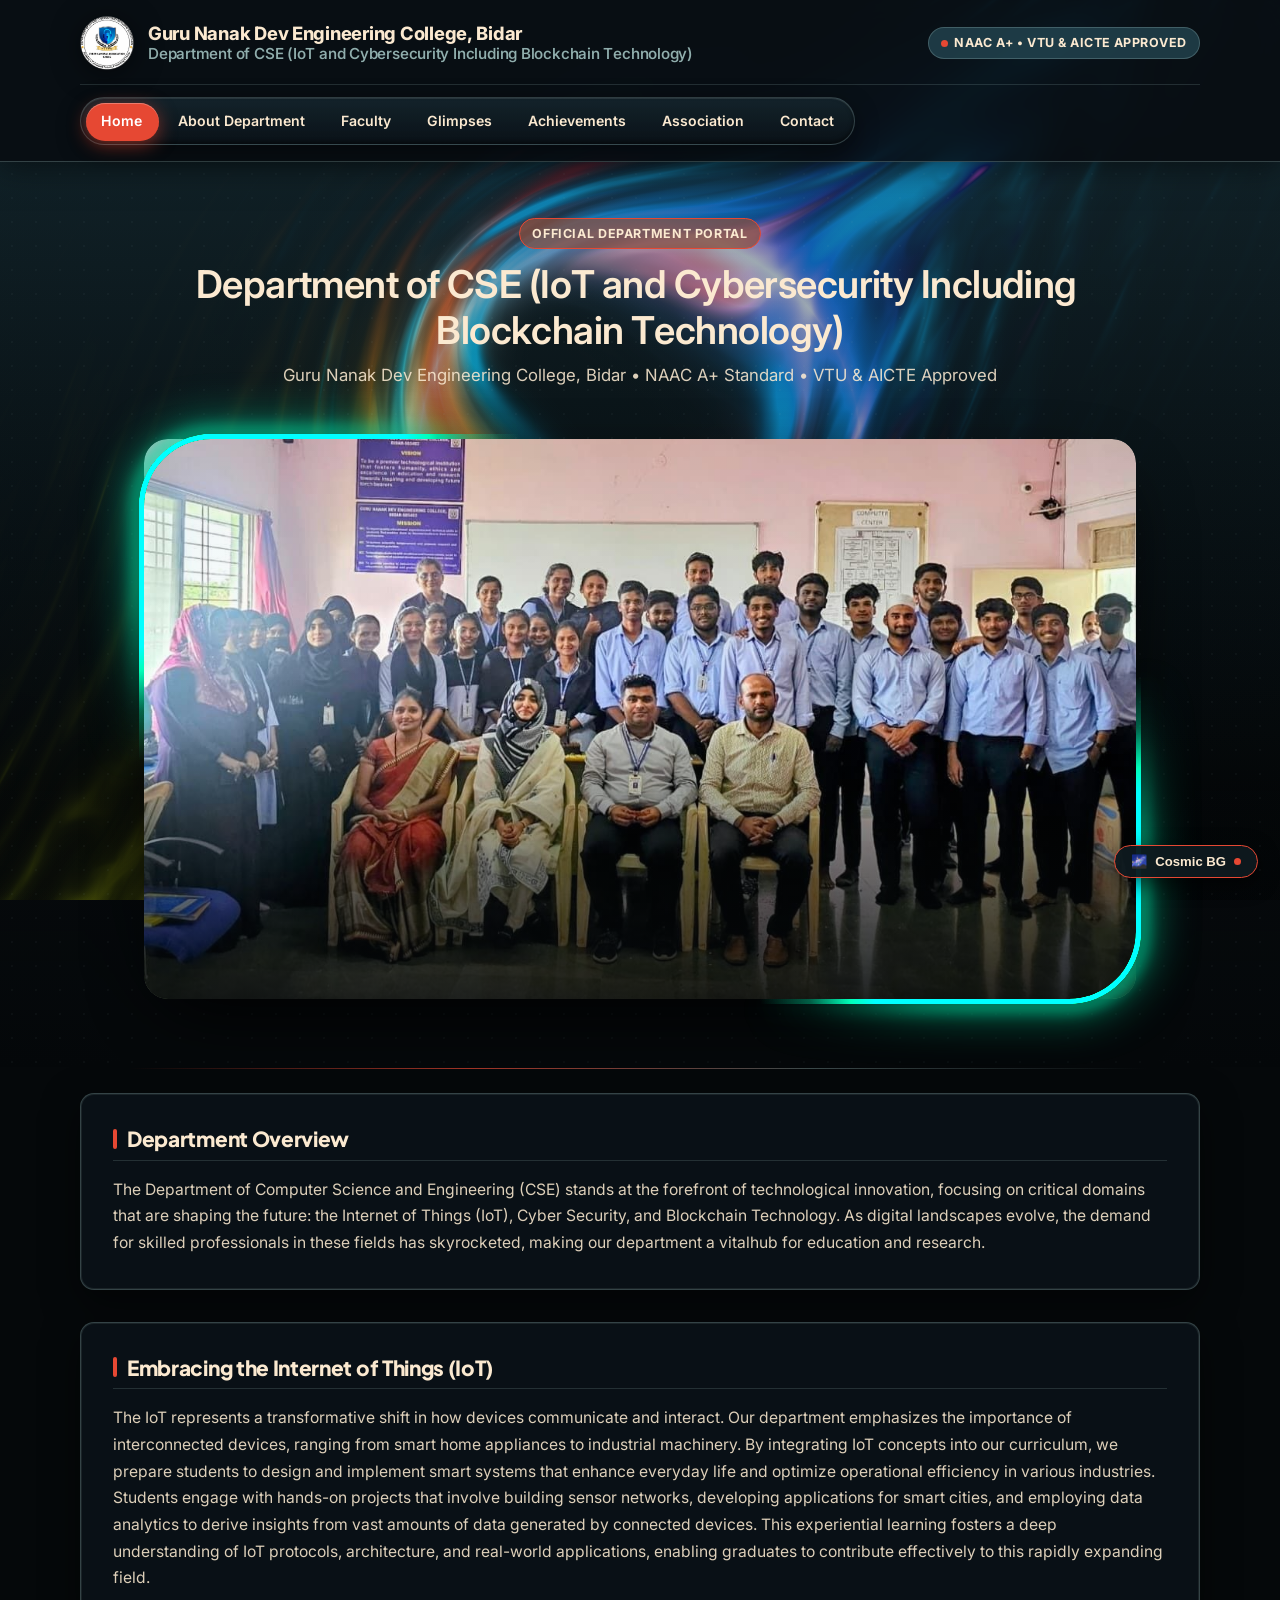
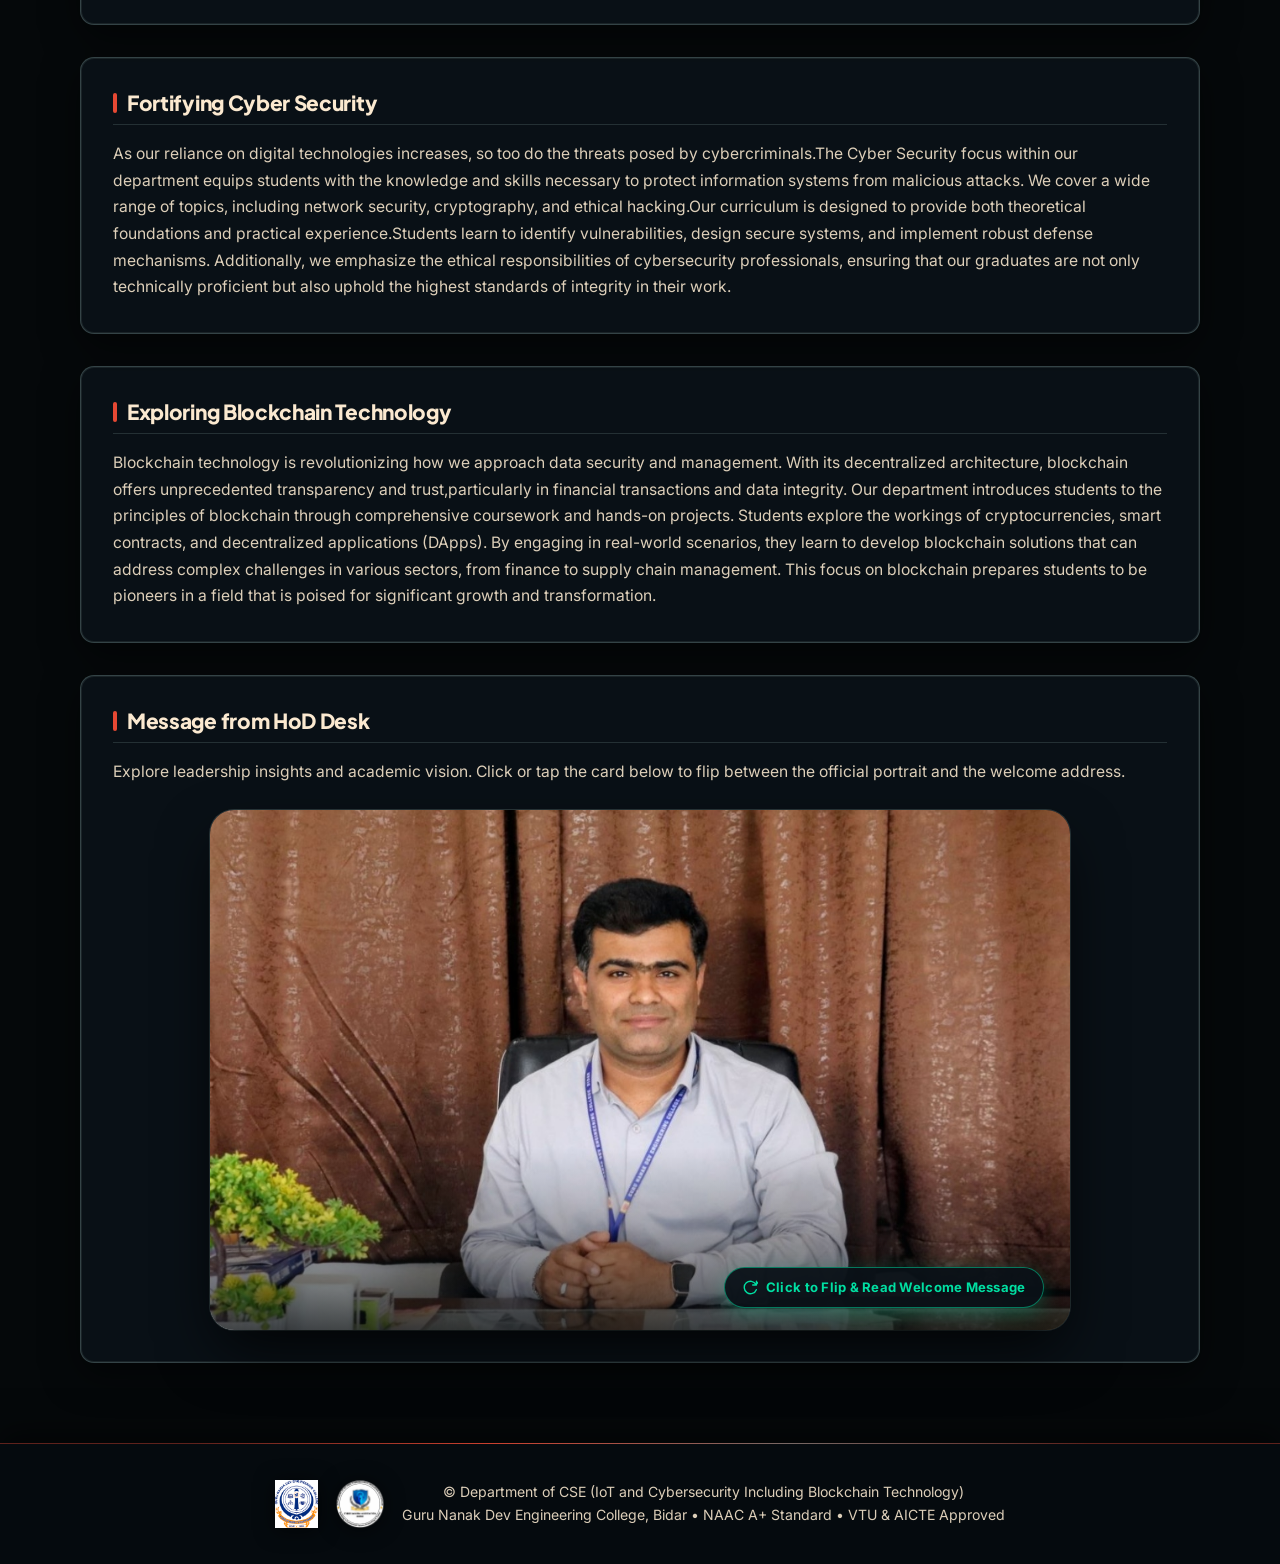
==== commit 3e02cc4e: "fix(carousel): remove text overlay from photo cards; full card is now photo with details displayed b" ====
--- a/index.html
+++ b/index.html
@@ -132,12 +132,6 @@
                      class="flip-front-img"
                      loading="lazy">
                 <div class="flip-front-overlay">
-                  <div class="flip-front-badge">
-                    <span class="pulse-dot"></span>
-                    <span>Leadership &amp; Academic Vision</span>
-                  </div>
-                  <div class="flip-front-name">Dr. Harish Joshi</div>
-                  <div class="flip-front-role">Professor &amp; HOD &bull; Department of CSE (IoT, Cybersecurity including Blockchain Technology)</div>
                   <div class="flip-action-hint">
                     <svg width="15" height="15" viewBox="0 0 24 24" fill="none" stroke="currentColor" stroke-width="2.2" stroke-linecap="round" stroke-linejoin="round"><path d="M21.5 2v6h-6M21.34 15.57a10 10 0 1 1-.57-8.38l5.67-5.67"/></svg>
                     <span>Click to Flip &amp; Read Welcome Message</span>
--- a/styles.css
+++ b/styles.css
@@ -1732,15 +1732,15 @@
   inset: 0;
   background: linear-gradient(
     180deg,
-    rgba(5, 8, 10, 0.12) 0%,
-    transparent 35%,
-    rgba(5, 8, 10, 0.65) 70%,
-    rgba(5, 8, 10, 0.95) 100%
+    transparent 65%,
+    rgba(5, 8, 10, 0.35) 85%,
+    rgba(5, 8, 10, 0.75) 100%
   );
   display: flex;
   flex-direction: column;
   justify-content: flex-end;
-  padding: 2.2rem 2.4rem;
+  align-items: flex-end;
+  padding: 1.4rem 1.6rem;
   pointer-events: none;
 }
 
